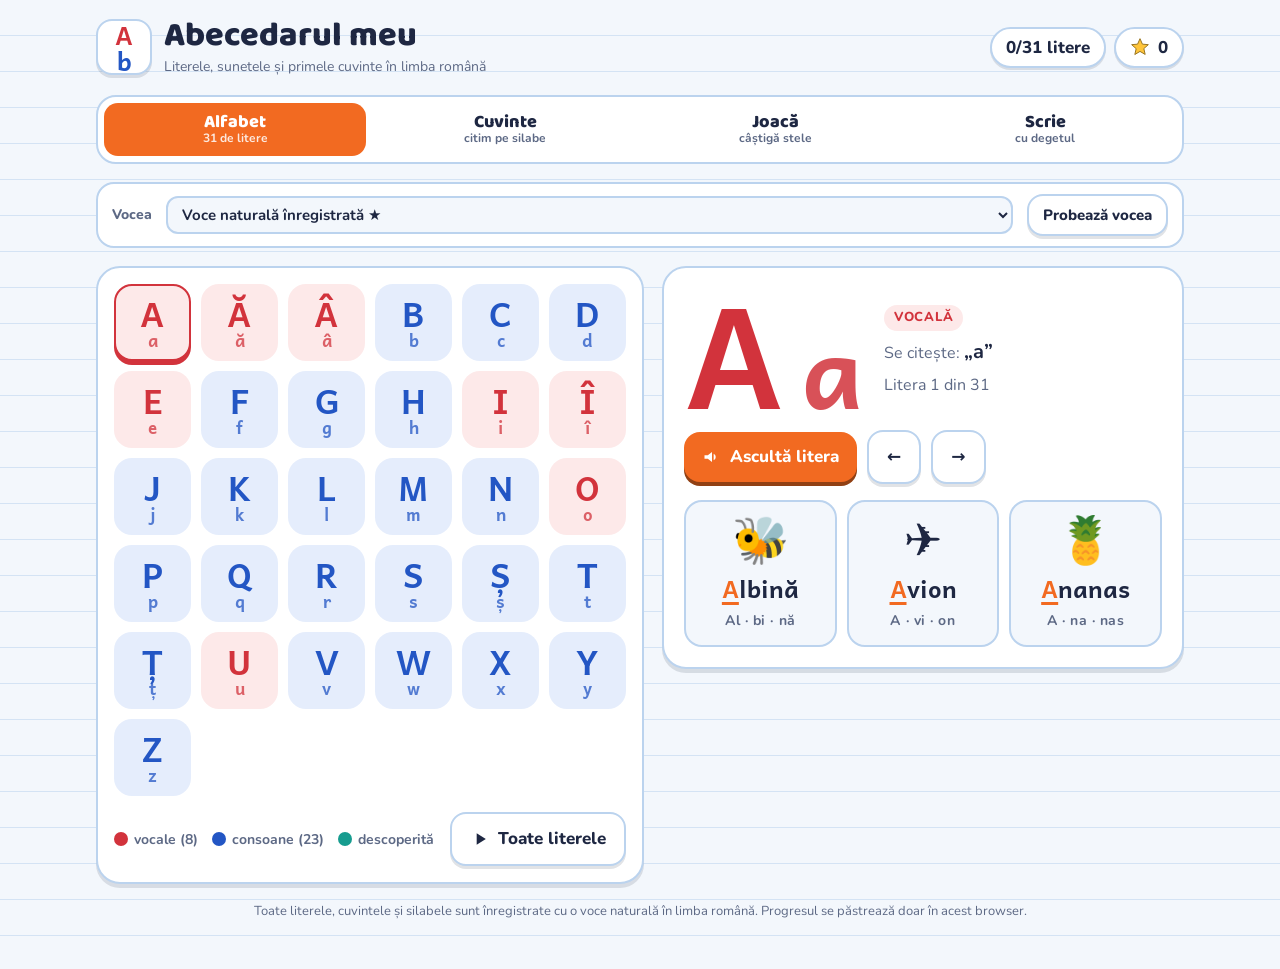
==== index.html @ 30cbf0f8 "Adaugă aplicația Abecedarul meu Alfabetul românesc pentru copii: litere, cuvinte pe silabe, jocuri ș" ====
<!doctype html>
<html lang="ro">
<head>
<meta charset="utf-8">
<meta name="viewport" content="width=device-width, initial-scale=1, viewport-fit=cover">
<meta name="theme-color" content="#F26A21">
<meta name="description" content="Alfabetul românesc pentru copii: litere, cuvinte pe silabe, jocuri și scris, cu voce naturală.">
<link rel="manifest" href="manifest.webmanifest">
<link rel="icon" href="icons/icon-192.png">
<link rel="apple-touch-icon" href="icons/icon-180.png">
<meta name="apple-mobile-web-app-capable" content="yes">
<meta name="mobile-web-app-capable" content="yes">
<meta name="apple-mobile-web-app-title" content="Abecedar">
<style>:root{padding-top:env(safe-area-inset-top,0px);padding-bottom:env(safe-area-inset-bottom,0px)}body{margin:0}img{max-width:100%}[hidden]{display:none!important}</style>
<title>Abecedarul Meu</title>
<link rel="preconnect" href="https://fonts.googleapis.com">
<link rel="preconnect" href="https://fonts.gstatic.com" crossorigin>
<link rel="stylesheet" href="https://fonts.googleapis.com/css2?family=Andika:wght@400;700&family=Baloo+2:wght@600;800&family=Nunito:wght@500;700;800&display=swap">
<style>
/* Layout: o pagină de caiet tip I — linii albastre, margine roșie; vocalele roșii și consoanele albastre, ca în abecedarul de școală. */
:root{
  --paper:#F3F7FC; --card:#FFFFFF; --ink:#1E2742; --muted:#5D6985;
  --line:#BBD3EE; --margin:#E58080;
  --vowel:#D2333C; --vowel-bg:#FDE9E9; --cons:#2356C4; --cons-bg:#E5EDFC;
  --accent:#F26A21; --accent-ink:#FFFFFF; --sun:#FFC53A; --mint:#169C8F; --mint-bg:#DDF4F1;
  --shadow:rgba(30,39,66,.13);
  --f-display:"Baloo 2","Nunito",system-ui,sans-serif;
  --f-body:"Nunito",system-ui,-apple-system,"Segoe UI",sans-serif;
  --f-letter:"Andika","Nunito",system-ui,sans-serif;
}
@media (prefers-color-scheme: dark){:root:not([data-theme="light"]){
  --paper:#111929; --card:#1A2440; --ink:#EEF2FB; --muted:#A4AFCB;
  --line:#2B4166; --margin:#9E4C56;
  --vowel:#FF7E86; --vowel-bg:#3B1F2D; --cons:#86A9FF; --cons-bg:#1D2C54;
  --accent:#FF8A4A; --accent-ink:#1A1206; --sun:#FFD15A; --mint:#3CCBBB; --mint-bg:#163B3D;
  --shadow:rgba(0,0,0,.45); color-scheme:dark;
}}
:root[data-theme="dark"]{
  --paper:#111929; --card:#1A2440; --ink:#EEF2FB; --muted:#A4AFCB;
  --line:#2B4166; --margin:#9E4C56;
  --vowel:#FF7E86; --vowel-bg:#3B1F2D; --cons:#86A9FF; --cons-bg:#1D2C54;
  --accent:#FF8A4A; --accent-ink:#1A1206; --sun:#FFD15A; --mint:#3CCBBB; --mint-bg:#163B3D;
  --shadow:rgba(0,0,0,.45); color-scheme:dark;
}
*{box-sizing:border-box}
body{
  background:var(--paper); color:var(--ink); font-family:var(--f-body); font-size:17px; line-height:1.5;
  background-image:repeating-linear-gradient(to bottom, transparent 0 35px, color-mix(in srgb, var(--line) 55%, transparent) 35px 36px);
}
button{font:inherit;color:inherit;cursor:pointer;border:0;background:none;-webkit-tap-highlight-color:transparent}
button:focus-visible{outline:3px solid var(--accent);outline-offset:3px}
.wrap{max-width:1120px;margin:0 auto;padding-block:18px 48px;
  padding-left:max(16px, env(safe-area-inset-left, 0px));padding-right:max(16px, env(safe-area-inset-right, 0px));
  display:flex;flex-direction:column;gap:18px}

/* Header */
header{display:flex;flex-wrap:wrap;align-items:center;justify-content:space-between;gap:12px}
.brand{display:flex;align-items:center;gap:12px}
.brand-mark{font-family:var(--f-letter);font-weight:700;font-size:25px;white-space:nowrap;line-height:1;width:56px;height:56px;border-radius:16px;
  display:grid;place-items:center;background:var(--card);box-shadow:0 3px 0 var(--shadow);border:2px solid var(--line)}
.brand-mark .v{color:var(--vowel)} .brand-mark .c{color:var(--cons)}
h1{font-family:var(--f-display);font-weight:800;font-size:clamp(26px,4vw,34px);line-height:1.05;margin:0}
.sub{color:var(--muted);font-size:14px;margin:2px 0 0}
.stats{display:flex;gap:8px;flex-wrap:wrap}
.pill{display:flex;align-items:center;gap:8px;background:var(--card);border:2px solid var(--line);border-radius:999px;padding:6px 14px;
  font-weight:800;font-variant-numeric:tabular-nums;box-shadow:0 2px 0 var(--shadow)}
.star{width:20px;height:20px;fill:var(--sun);stroke:color-mix(in srgb,var(--sun) 60%,#000);stroke-width:1.2}
.pill.bump{animation:bump .5s}
@keyframes bump{40%{transform:scale(1.18)}}

nav{display:grid;grid-template-columns:repeat(4,1fr);gap:8px;background:var(--card);padding:6px;border-radius:20px;border:2px solid var(--line)}
nav button{padding:10px 6px;border-radius:14px;font-family:var(--f-display);font-weight:800;font-size:18px;display:flex;flex-direction:column;align-items:center;gap:0;line-height:1.1}
nav button small{font-family:var(--f-body);font-weight:700;font-size:12px;color:var(--muted)}
nav button[aria-selected="true"]{background:var(--accent);color:var(--accent-ink)}
nav button[aria-selected="true"] small{color:inherit;opacity:.85}

.card{background:var(--card);border:2px solid var(--line);border-radius:24px;box-shadow:0 4px 0 var(--shadow)}
.note{font-size:14px;color:var(--muted);background:var(--card);border:2px dashed var(--line);border-radius:14px;padding:10px 14px}

.voicebar{display:flex;flex-wrap:wrap;align-items:center;gap:10px 14px;background:var(--card);border:2px solid var(--line);border-radius:18px;padding:10px 14px}
.voicebar label{font-weight:800;font-size:14px;color:var(--muted)}
.voicebar select{font:inherit;font-size:15px;font-weight:700;color:var(--ink);background:var(--paper);border:2px solid var(--line);border-radius:12px;padding:6px 10px;min-width:0;max-width:100%;flex:1 1 200px}
.voicebar input[type=range]{accent-color:var(--accent);flex:0 1 160px;min-width:100px}
.voicebar .btn{padding:8px 14px;font-size:15px}
.v-col{color:var(--vowel)} .c-col{color:var(--cons)}
.legend{display:flex;gap:14px;flex-wrap:wrap;font-size:14px;font-weight:700;color:var(--muted)}
.legend span{display:flex;align-items:center;gap:6px}
.dot{width:14px;height:14px;border-radius:50%}

/* ===== Alfabet ===== */
.alpha{display:grid;grid-template-columns:minmax(0,1.05fr) minmax(0,1fr);gap:18px;align-items:start}
.grid{display:grid;grid-template-columns:repeat(auto-fill,minmax(68px,1fr));gap:10px;padding:16px}
.tile{position:relative;aspect-ratio:1;max-width:100%;border-radius:18px;font-family:var(--f-letter);font-weight:700;font-size:34px;line-height:1;
  display:flex;flex-direction:column;align-items:center;justify-content:center;gap:2px;border:2px solid transparent;transition:transform .12s}
.tile small{font-size:17px;opacity:.75}
.tile.v{background:var(--vowel-bg);color:var(--vowel)}
.tile.c{background:var(--cons-bg);color:var(--cons)}
.tile:hover{transform:translateY(-2px)}
.tile:active{transform:scale(.95)}
.tile[aria-pressed="true"]{border-color:currentColor;box-shadow:0 4px 0 currentColor}
.tile .ok{position:absolute;top:5px;right:6px;width:10px;height:10px;border-radius:50%;background:var(--mint)}
.grid-foot{display:flex;justify-content:space-between;align-items:center;gap:10px;flex-wrap:wrap;padding:0 16px 16px}

.detail{padding:20px;display:flex;flex-direction:column;gap:16px;position:sticky;top:max(12px, env(safe-area-inset-top, 0px))}
.big{display:flex;align-items:center;gap:18px;flex-wrap:wrap}
.glyph{font-family:var(--f-letter);font-weight:700;font-size:clamp(96px,14vw,140px);line-height:.9;letter-spacing:.02em}
.glyph .lo{font-size:.72em;margin-left:.12em;opacity:.85}
.meta{display:flex;flex-direction:column;gap:6px}
.tag{display:inline-block;font-size:13px;font-weight:800;letter-spacing:.06em;text-transform:uppercase;padding:3px 10px;border-radius:999px;width:fit-content}
.tag.v{background:var(--vowel-bg);color:var(--vowel)} .tag.c{background:var(--cons-bg);color:var(--cons)}
.say{font-size:16px;color:var(--muted)} .say b{color:var(--ink);font-size:20px}
.btn{display:inline-flex;align-items:center;justify-content:center;gap:8px;padding:12px 18px;border-radius:16px;font-weight:800;font-size:17px;
  background:var(--accent);color:var(--accent-ink);box-shadow:0 4px 0 color-mix(in srgb,var(--accent) 60%,#000);transition:transform .1s}
.btn:active{transform:translateY(3px);box-shadow:0 1px 0 color-mix(in srgb,var(--accent) 60%,#000)}
.btn.ghost{background:var(--card);color:var(--ink);border:2px solid var(--line);box-shadow:0 3px 0 var(--shadow)}
.btn.mint{background:var(--mint);color:#fff;box-shadow:0 4px 0 color-mix(in srgb,var(--mint) 60%,#000)}
.btn svg{width:20px;height:20px;fill:currentColor}
.row{display:flex;gap:10px;flex-wrap:wrap;align-items:center}
.words{display:grid;grid-template-columns:repeat(auto-fit,minmax(150px,1fr));gap:10px}
.wcard{display:flex;flex-direction:column;align-items:center;gap:4px;padding:14px 10px;border-radius:18px;background:var(--paper);border:2px solid var(--line);text-align:center}
.wcard .emo{font-size:46px;line-height:1.1}
.wcard .w{font-family:var(--f-letter);font-size:24px;font-weight:700}
.wcard .s{font-size:14px;color:var(--muted);font-weight:700;letter-spacing:.04em}
.hl{color:var(--accent);text-decoration:underline;text-decoration-thickness:3px;text-underline-offset:4px}
.wcard.playing{border-color:var(--accent)}

/* ===== Cuvinte ===== */
.wordview{padding:22px;display:flex;flex-direction:column;align-items:center;gap:18px;text-align:center}
.wv-emo{font-size:clamp(90px,18vw,140px);line-height:1.1;user-select:none}
.letters{display:flex;flex-wrap:wrap;justify-content:center;gap:6px}
.lt{font-family:var(--f-letter);font-weight:700;font-size:clamp(40px,8vw,64px);line-height:1;min-width:1.05em;padding:8px 6px 10px;border-radius:14px;border-bottom:4px solid var(--line);transition:transform .15s,background .15s}
.lt.v{color:var(--vowel)} .lt.c{color:var(--cons)}
.lt.on{transform:translateY(-6px);background:var(--paper)}
.syl{display:flex;flex-wrap:wrap;justify-content:center;gap:8px;align-items:center}
.sy{font-family:var(--f-letter);font-size:26px;font-weight:700;padding:6px 16px;border-radius:999px;background:var(--mint-bg);color:var(--ink);border:2px solid transparent}
.sy.on{border-color:var(--mint)}
.sep{color:var(--muted);font-weight:800}
.counter{font-size:14px;color:var(--muted);font-weight:700;font-variant-numeric:tabular-nums}
.hint{font-size:14px;color:var(--muted)}

/* ===== Joacă ===== */
.gametabs{display:flex;gap:8px;flex-wrap:wrap}
.chip{padding:8px 14px;border-radius:999px;border:2px solid var(--line);background:var(--card);font-weight:800;font-size:15px}
.chip[aria-pressed="true"]{background:var(--ink);color:var(--paper);border-color:var(--ink)}
.game{padding:22px;display:flex;flex-direction:column;align-items:center;gap:18px;text-align:center;position:relative;overflow:hidden}
.q{font-family:var(--f-display);font-weight:800;font-size:24px;margin:0;text-wrap:balance}
.q-emo{font-size:96px;line-height:1.1}
.q-word{font-family:var(--f-letter);font-size:44px;font-weight:700;letter-spacing:.03em}
.blank{display:inline-block;min-width:.8em;border-bottom:4px dashed var(--accent);color:transparent}
.opts{display:grid;grid-template-columns:repeat(4,minmax(0,1fr));gap:12px;width:100%;max-width:560px}
.opt{aspect-ratio:1;max-width:100%;border-radius:22px;font-family:var(--f-letter);font-weight:700;font-size:clamp(40px,9vw,64px);line-height:1;background:var(--paper);border:3px solid var(--line);box-shadow:0 4px 0 var(--shadow)}
.opt.right{background:var(--mint-bg);border-color:var(--mint);color:var(--mint)}
.opt.wrong{animation:shake .4s;opacity:.4}
@keyframes shake{20%,60%{transform:translateX(-6px)}40%,80%{transform:translateX(6px)}}
.feedback{min-height:32px;font-family:var(--f-display);font-weight:800;font-size:24px}
.feedback.good{color:var(--mint)} .feedback.bad{color:var(--vowel)}
.burst{position:absolute;inset:0;pointer-events:none}
.burst i{position:absolute;left:50%;top:45%;width:22px;height:22px;background:var(--sun);clip-path:polygon(50% 0,61% 35%,98% 35%,68% 57%,79% 91%,50% 70%,21% 91%,32% 57%,2% 35%,39% 35%);animation:fly .9s ease-out forwards}
@keyframes fly{to{transform:translate(var(--x),var(--y)) rotate(200deg) scale(.4);opacity:0}}
.streak{display:flex;gap:4px;justify-content:center;min-height:22px}
.streak svg{width:22px;height:22px}

/* ===== Scrie ===== */
.trace{padding:18px;display:flex;flex-direction:column;gap:14px}
.trace-top{display:flex;justify-content:space-between;align-items:center;gap:10px;flex-wrap:wrap}
.nav-l{display:flex;align-items:center;gap:10px}
.round{width:48px;height:48px;border-radius:50%;display:grid;place-items:center;background:var(--paper);border:2px solid var(--line);font-size:22px;font-weight:800}
.cur{font-family:var(--f-letter);font-weight:700;font-size:40px;min-width:1.4em;text-align:center}
.canvas-box{position:relative;border-radius:18px;overflow:hidden;border:2px solid var(--line);background:var(--card);touch-action:none}
canvas{display:block;width:100%;height:clamp(260px,48vh,420px);touch-action:none}
.colors{display:flex;gap:8px}
.sw{width:34px;height:34px;border-radius:50%;border:3px solid var(--card);box-shadow:0 0 0 2px var(--line)}
.sw[aria-pressed="true"]{box-shadow:0 0 0 3px var(--ink)}

.view[hidden]{display:none!important}
footer{font-size:13px;color:var(--muted);text-align:center}

@media (max-width:820px){
  .alpha{grid-template-columns:minmax(0,1fr)}
  .detail{position:static;order:-1}
  .grid{grid-template-columns:repeat(auto-fill,minmax(58px,1fr));gap:8px;padding:12px}
  .tile{font-size:28px;border-radius:14px}
  .tile small{font-size:14px}
}
@media (max-width:460px){
  nav button{font-size:15px;padding:8px 2px}
  .opts{gap:8px}
  .q-word{font-size:36px}
}
@media (prefers-reduced-motion:reduce){*{animation:none!important;transition:none!important}}
</style>

</head>
<body>
<div class="wrap">
  <header>
    <div class="brand">
      <div class="brand-mark" aria-hidden="true"><span class="v">A</span><span class="c">b</span></div>
      <div>
        <h1>Abecedarul meu</h1>
        <p class="sub">Literele, sunetele și primele cuvinte în limba română</p>
      </div>
    </div>
    <div class="stats">
      <div class="pill" id="pillLearn" title="Litere descoperite"><span><span id="learnCount">0</span>/31 litere</span></div>
      <div class="pill" id="pillStars" title="Stele câștigate"><svg class="star" viewBox="0 0 24 24"><path d="M12 2l2.9 6.6 7.1.6-5.4 4.7 1.6 7L12 17.3 5.8 21l1.6-7L2 9.2l7.1-.6z"/></svg><span id="starCount">0</span></div>
    </div>
  </header>

  <nav role="tablist" aria-label="Secțiuni">
    <button role="tab" data-view="alfabet">Alfabet<small>31 de litere</small></button>
    <button role="tab" data-view="cuvinte">Cuvinte<small>citim pe silabe</small></button>
    <button role="tab" data-view="joaca">Joacă<small>câștigă stele</small></button>
    <button role="tab" data-view="scrie">Scrie<small>cu degetul</small></button>
  </nav>

  <div class="voicebar" id="voiceBar">
    <label for="voiceSel">Vocea</label>
    <select id="voiceSel"></select>
    <label for="speed">Viteza</label>
    <input type="range" id="speed" min="0.6" max="1.2" step="0.05" value="1">
    <button class="btn ghost" id="voiceTest">Probează vocea</button>
  </div>
  <p class="note" id="voiceNote" hidden></p>

  <!-- ALFABET -->
  <section class="view" id="v-alfabet">
    <div class="alpha">
      <div class="card">
        <div class="grid" id="grid"></div>
        <div class="grid-foot">
          <div class="legend">
            <span><i class="dot" style="background:var(--vowel)"></i>vocale (8)</span>
            <span><i class="dot" style="background:var(--cons)"></i>consoane (23)</span>
            <span><i class="dot" style="background:var(--mint)"></i>descoperită</span>
          </div>
          <button class="btn ghost" id="sayAll"><svg viewBox="0 0 24 24"><path d="M8 5v14l11-7z"/></svg>Toate literele</button>
        </div>
      </div>
      <div class="card detail" id="detail" aria-live="polite"></div>
    </div>
  </section>

  <!-- CUVINTE -->
  <section class="view" id="v-cuvinte" hidden>
    <div class="card wordview">
      <div class="counter" id="wCounter"></div>
      <div class="wv-emo" id="wEmo" aria-hidden="true"></div>
      <div class="letters" id="wLetters"></div>
      <div class="syl" id="wSyl"></div>
      <p class="hint">Atinge o literă ca s-o auzi.</p>
      <div class="row" style="justify-content:center">
        <button class="btn" id="wRead"><svg viewBox="0 0 24 24"><path d="M3 10v4h4l5 4V6L7 10zm13.5 2A4.5 4.5 0 0 0 14 8v8a4.5 4.5 0 0 0 2.5-4z"/></svg>Citește cuvântul</button>
        <button class="btn mint" id="wSylBtn">Pe silabe</button>
        <button class="btn ghost" id="wSpell">Literă cu literă</button>
      </div>
      <div class="row" style="justify-content:center">
        <button class="btn ghost" id="wPrev" aria-label="Cuvântul anterior">← Înapoi</button>
        <button class="btn ghost" id="wRand">Alt cuvânt la întâmplare</button>
        <button class="btn ghost" id="wNext" aria-label="Cuvântul următor">Înainte →</button>
      </div>
    </div>
  </section>

  <!-- JOACĂ -->
  <section class="view" id="v-joaca" hidden>
    <div class="gametabs" role="group" aria-label="Alege jocul">
      <button class="chip" data-game="listen" aria-pressed="true">Ascultă și găsește litera</button>
      <button class="chip" data-game="first" aria-pressed="false">Cu ce literă începe?</button>
      <button class="chip" data-game="case" aria-pressed="false">Litera mare și litera mică</button>
    </div>
    <div class="card game" id="game" style="margin-top:12px">
      <p class="q" id="gQ"></p>
      <div id="gPrompt"></div>
      <div class="opts" id="gOpts"></div>
      <div class="feedback" id="gFb" aria-live="polite"></div>
      <div class="streak" id="gStreak" aria-label="Răspunsuri corecte la rând"></div>
      <div class="burst" id="burst"></div>
    </div>
  </section>

  <!-- SCRIE -->
  <section class="view" id="v-scrie" hidden>
    <div class="card trace">
      <div class="trace-top">
        <div class="nav-l">
          <button class="round" id="tPrev" aria-label="Litera anterioară">‹</button>
          <div class="cur" id="tCur">A</div>
          <button class="round" id="tNext" aria-label="Litera următoare">›</button>
        </div>
        <div class="gametabs">
          <button class="chip" id="tUpper" aria-pressed="true">Literă mare</button>
          <button class="chip" id="tLower" aria-pressed="false">Literă mică</button>
        </div>
        <div class="colors" id="tColors" aria-label="Culoarea creionului"></div>
      </div>
      <div class="canvas-box"><canvas id="cv" aria-label="Zonă de scris: urmărește litera punctată cu degetul sau cu mouse-ul"></canvas></div>
      <div class="row">
        <button class="btn ghost" id="tClear">Șterge</button>
        <button class="btn mint" id="tSay">Ascultă litera</button>
        <span class="hint">Scrie peste litera punctată, între liniile caietului.</span>
      </div>
    </div>
  </section>

  <footer>Toate literele, cuvintele și silabele sunt înregistrate cu o voce naturală în limba română. Progresul se păstrează doar în acest browser.</footer>
</div>

<script>
(() => {
const VOW = new Set([..."AĂÂEIÎOU"]);
const NAMES = {A:"a",Ă:"ă",Â:"â din a",B:"be",C:"ce",D:"de",E:"e",F:"ef",G:"ge",H:"haș",I:"i",Î:"î din i",J:"je",K:"ca",L:"el",M:"em",N:"en",O:"o",P:"pe",Q:"chiu",R:"er",S:"es",Ș:"șe",T:"te",Ț:"țe",U:"u",V:"ve",W:"dublu ve",X:"ics",Y:"i grec",Z:"zet"};
const SHOW = {Â:"â",Î:"î",W:"dublu ve",Y:"i grec"};
// [literă, [cuvânt, silabe, imagine]]
const DATA = [
 ["A",[["Albină","Al-bi-nă","🐝"],["Avion","A-vi-on","✈️"],["Ananas","A-na-nas","🍍"]]],
 ["Ă",[["Rață","Ra-ță","🦆"],["Barcă","Bar-că","⛵"],["Pisică","Pi-si-că","🐱"]]],
 ["Â",[["Câine","Câi-ne","🐶"],["Pâine","Pâi-ne","🍞"],["Mână","Mâ-nă","✋"]]],
 ["B",[["Banană","Ba-na-nă","🍌"],["Balon","Ba-lon","🎈"],["Broască","Broas-că","🐸"]]],
 ["C",[["Casă","Ca-să","🏠"],["Cal","Cal","🐴"],["Ceas","Ceas","⏰"]]],
 ["D",[["Delfin","Del-fin","🐬"],["Dinozaur","Di-no-za-ur","🦕"],["Dovleac","Dov-leac","🎃"]]],
 ["E",[["Elefant","E-le-fant","🐘"],["Elicopter","E-li-cop-ter","🚁"],["Ecran","E-cran","🖥️"]]],
 ["F",[["Fluture","Flu-tu-re","🦋"],["Floare","Floa-re","🌸"],["Foc","Foc","🔥"]]],
 ["G",[["Girafă","Gi-ra-fă","🦒"],["Gogoașă","Go-goa-șă","🍩"],["Găină","Gă-i-nă","🐔"]]],
 ["H",[["Hipopotam","Hi-po-po-tam","🦛"],["Hamster","Hams-ter","🐹"],["Hartă","Har-tă","🗺️"]]],
 ["I",[["Iepure","Ie-pu-re","🐰"],["Inimă","I-ni-mă","❤️"],["Iarbă","Iar-bă","🌿"]]],
 ["Î",[["Înghețată","În-ghe-ța-tă","🍦"],["Împărat","Îm-pă-rat","👑"],["Înger","În-ger","👼"]]],
 ["J",[["Jucărie","Ju-că-ri-e","🧸"],["Jaguar","Ja-gu-ar","🐆"],["Joc","Joc","🎲"]]],
 ["K",[["Koala","Ko-a-la","🐨"],["Kiwi","Ki-wi","🥝"],["Karate","Ka-ra-te","🥋"]]],
 ["L",[["Leu","Leu","🦁"],["Lună","Lu-nă","🌙"],["Lămâie","Lă-mâ-ie","🍋"]]],
 ["M",[["Măr","Măr","🍎"],["Mașină","Ma-și-nă","🚗"],["Maimuță","Mai-mu-ță","🐒"]]],
 ["N",[["Nor","Nor","☁️"],["Nas","Nas","👃"],["Navă","Na-vă","🚀"]]],
 ["O",[["Ou","Ou","🥚"],["Oaie","Oa-ie","🐑"],["Ochi","Ochi","👀"]]],
 ["P",[["Pește","Peș-te","🐟"],["Pară","Pa-ră","🍐"],["Pinguin","Pin-gu-in","🐧"]]],
 ["Q",[["Quiz","Quiz","❓"]]],
 ["R",[["Robot","Ro-bot","🤖"],["Rachetă","Ra-che-tă","🚀"],["Roată","Roa-tă","🛞"]]],
 ["S",[["Soare","Soa-re","☀️"],["Stea","Stea","⭐"],["Struguri","Stru-guri","🍇"]]],
 ["Ș",[["Șarpe","Șar-pe","🐍"],["Șoarece","Șoa-re-ce","🐭"],["Șosetă","Șo-se-tă","🧦"]]],
 ["T",[["Tren","Tren","🚂"],["Tigru","Ti-gru","🐯"],["Telefon","Te-le-fon","📱"]]],
 ["Ț",[["Țestoasă","Țes-toa-să","🐢"],["Țânțar","Țân-țar","🦟"],["Țeavă","Țea-vă","🪈"]]],
 ["U",[["Urs","Urs","🐻"],["Umbrelă","Um-bre-lă","☂️"],["Unicorn","U-ni-corn","🦄"]]],
 ["V",[["Vulpe","Vul-pe","🦊"],["Vapor","Va-por","🚢"],["Vioară","Vi-oa-ră","🎻"]]],
 ["W",[["Windsurf","Wind-surf","🏄"]]],
 ["X",[["Xilofon","Xi-lo-fon","🎶"],["Taxi","Ta-xi","🚕"]]],
 ["Y",[["Yoga","Yo-ga","🧘"],["Yo-yo","Yo-yo","🪀"]]],
 ["Z",[["Zebră","Ze-bră","🦓"],["Zmeu","Zmeu","🪁"],["Zăpadă","Ză-pa-dă","❄️"]]],
];
const LETTERS = DATA.map(d => d[0]);
const NOTES = {Ă:"Litera Ă nu începe aproape niciun cuvânt. O găsim de obicei la sfârșit: rață, barcă.",
  Â:"Â se citește la fel ca Î, dar se scrie în mijlocul cuvântului: câine, pâine.",
  Î:"Î se scrie la începutul și la sfârșitul cuvântului: înghețată, a coborî.",
  Q:"Q, W și Y apar doar în cuvinte venite din alte limbi.", W:"W apare doar în cuvinte venite din alte limbi.",
  Y:"Y apare doar în cuvinte venite din alte limbi.", K:"K apare mai ales în cuvinte venite din alte limbi."};
const WORDS = DATA.flatMap(([L, ws]) => ws.map(w => ({L, word:w[0], syl:w[1].split("-"), emo:w[2]})));
const isV = ch => VOW.has(ch.toUpperCase());
const low = L => L.toLowerCase();

/* ---------- stocare ---------- */
const store = {
  get(k, d){ try { const v = localStorage.getItem("abc_"+k); return v == null ? d : JSON.parse(v); } catch { return d; } },
  set(k, v){ try { localStorage.setItem("abc_"+k, JSON.stringify(v)); } catch {} }
};
const learned = new Set(store.get("learned", []));
let stars = store.get("stars", 0);
function markLearned(L){
  if (learned.has(L)) return;
  learned.add(L); store.set("learned", [...learned]); renderStats(); renderGrid();
  bump("pillLearn");
}
function addStar(){ stars++; store.set("stars", stars); renderStats(); bump("pillStars"); }
function bump(id){ const el = document.getElementById(id); el.classList.remove("bump"); void el.offsetWidth; el.classList.add("bump"); }
function renderStats(){
  document.getElementById("learnCount").textContent = learned.size;
  document.getElementById("starCount").textContent = stars;
}

/* ---------- voce ---------- */
const synth = "speechSynthesis" in window ? window.speechSynthesis : null;
let voice = null;
const note = document.getElementById("voiceNote");
const voiceSel = document.getElementById("voiceSel");
const speedEl = document.getElementById("speed");
let userSpeed = +store.get("speed", 1) || 1;
speedEl.value = userSpeed;
// vocile neurale („Natural”, „Online”, „Neural”) sună mult mai omenesc decât cele vechi, robotice
const isNatural = v => /natural|neural|online|premium|enhanced|wavenet/i.test(v.name);
function score(v){
  let s = 0;
  if (isNatural(v)) s += 100;
  if (/google/i.test(v.name)) s += 40;
  if (!v.localService) s += 10;
  if (/espeak|compact/i.test(v.name)) s -= 50;
  return s;
}
let roVoices = [];
/* înregistrări naturale (voce umană generată), redate cu Web Audio */
let clipData = null, actx = null, curSrc = null;
const CLIPS = {};
const REC = "__rec";
const norm = t => t.toLowerCase().replace(/[.,!?…]/g,"").replace(/\s+/g," ").trim();
fetch("audio.json").then(r => r.ok ? r.json() : null).then(d => { if (d) { clipData = d; pickVoice(); } }).catch(() => {});
function ensureCtx(){
  if (!actx) { const AC = window.AudioContext || window.webkitAudioContext; if (!AC) return null; actx = new AC(); }
  if (actx.state === "suspended") actx.resume();
  return actx;
}
async function getBuf(key){
  if (CLIPS[key]) return CLIPS[key];
  const bin = atob(clipData[key]); const arr = new Uint8Array(bin.length);
  for (let i = 0; i < bin.length; i++) arr[i] = bin.charCodeAt(i);
  CLIPS[key] = await new Promise((ok, bad) => actx.decodeAudioData(arr.buffer, ok, bad));
  return CLIPS[key];
}
const useRec = () => !!clipData && voiceSel.value === REC;
function pickVoice(){
  const vs = synth ? synth.getVoices() : [];
  roVoices = vs.filter(v => /^ro(-|_|$)/i.test(v.lang)).sort((a,b) => score(b) - score(a));
  const saved = store.get("voice", "");
  voice = roVoices.find(v => v.name === saved) || roVoices[0] || null;
  const recOn = !!clipData && (saved === REC || saved === "" || !roVoices.some(v => v.name === saved));
  let opts = clipData ? `<option value="${REC}"${recOn ? " selected" : ""}>Voce naturală înregistrată ★</option>` : "";
  opts += roVoices.map(v => `<option value="${v.name.replace(/"/g,"&quot;")}"${!recOn && v === voice ? " selected" : ""}>Dispozitiv: ${v.name.replace(/^Microsoft |^Google /,"")}${isNatural(v) ? " (naturală)" : ""}</option>`).join("");
  voiceSel.innerHTML = opts || `<option>Nicio voce românească</option>`;
  voiceSel.disabled = !opts;
  syncSpeed();
  if (recOn) { note.hidden = true; return; }
  if (!synth) { note.hidden = false; note.textContent = "Acest browser nu poate citi cu voce tare. Literele și cuvintele se pot citi împreună cu un adult."; return; }
  if (!vs.length) return;
  if (!voice) {
    note.hidden = false;
    note.innerHTML = "Pe acest dispozitiv nu există o voce în limba română, așa că pronunția sună greșit. <b>Pe Android:</b> Setări → Limbă → Ieșire text în vorbire → Google → instalează „Română”. <b>Pe calculator:</b> deschide aplicația în Microsoft Edge, care are vocile naturale Alina și Emil.";
  } else if (!roVoices.some(isNatural)) {
    note.hidden = false;
    note.innerHTML = "Vocea românească de pe acest dispozitiv este una simplă. Pentru o voce care sună ca un om, deschide aplicația în <b>Microsoft Edge</b> (vocile Alina și Emil) sau, pe telefon, folosește vocea Google în română.";
  } else note.hidden = true;
}
// viteza se aplică doar vocii dispozitivului; înregistrările au deja un ritm potrivit pentru copii
function syncSpeed(){ const r = useRec(); speedEl.hidden = r; document.querySelector('label[for="speed"]').hidden = r; }
voiceSel.onchange = () => {
  if (voiceSel.value === REC) store.set("voice", REC);
  else { voice = roVoices.find(v => v.name === voiceSel.value) || voice; store.set("voice", voice ? voice.name : ""); }
  syncSpeed(); speak("Bună! Hai să învățăm literele.");
};
speedEl.oninput = () => { userSpeed = +speedEl.value; store.set("speed", userSpeed); };
speedEl.onchange = () => speak("Albină");
document.getElementById("voiceTest").onclick = () => speak(["Bună! Hai să învățăm literele.", "Albină.", {t:"al",pause:250}, {t:"bi",pause:250}, "nă"]);
pickVoice();
if (synth) { synth.onvoiceschanged = pickVoice; setTimeout(pickVoice, 600); }
let speakToken = 0;
function stopAll(){
  speakToken++;
  if (synth) synth.cancel();
  if (curSrc) { curSrc.onended = null; try { curSrc.stop(); } catch {} curSrc = null; }
}
// parts: șir sau {t, on, pause}; caută întâi înregistrarea, apoi folosește vocea dispozitivului
function speak(parts, done){
  stopAll();
  const tok = speakToken;
  const list = (Array.isArray(parts) ? parts : [parts]).map(p => typeof p === "string" ? {t:p} : p);
  let i = 0;
  const after = p => setTimeout(next, p.pause ?? 180);
  async function next(){
    if (tok !== speakToken) return;
    if (i >= list.length) { done && done(); return; }
    const p = list[i++];
    const key = norm(p.t);
    if (useRec() && clipData[key] && ensureCtx()) {
      try {
        const buf = await getBuf(key);
        if (tok !== speakToken) return;
        const src = actx.createBufferSource();
        src.buffer = buf; src.connect(actx.destination);
        curSrc = src;
        src.onended = () => { if (curSrc === src) curSrc = null; after(p); };
        p.on && p.on();
        src.start();
        return;
      } catch {}
    }
    if (!synth) { p.on && p.on(); after(p); return; }
    const u = new SpeechSynthesisUtterance(p.t);
    u.lang = "ro-RO"; if (voice) u.voice = voice;
    u.rate = Math.min(1.5, Math.max(.5, (p.rate || 0.92) * userSpeed)); u.pitch = 1;
    u.onstart = () => p.on && p.on();
    u.onend = () => after(p);
    u.onerror = () => setTimeout(next, 50);
    synth.speak(u);
  }
  next();
}
const ICON_PLAY = '<svg viewBox="0 0 24 24"><path d="M3 10v4h4l5 4V6L7 10zm13.5 2A4.5 4.5 0 0 0 14 8v8a4.5 4.5 0 0 0 2.5-4z"/></svg>';

/* ---------- navigare ---------- */
const VIEWS = ["alfabet","cuvinte","joaca","scrie"];
const tabs = [...document.querySelectorAll("nav button")];
function show(view){
  if (!VIEWS.includes(view)) view = "alfabet";
  VIEWS.forEach(v => document.getElementById("v-"+v).hidden = v !== view);
  tabs.forEach(t => t.setAttribute("aria-selected", t.dataset.view === view));
  stopAll();
  if (view === "scrie") requestAnimationFrame(sizeCanvas);
  if (view === "joaca" && !gameState.q) newRound();
}
tabs.forEach(t => t.onclick = () => { if (location.hash !== "#"+t.dataset.view) location.hash = t.dataset.view; else show(t.dataset.view); });
addEventListener("hashchange", () => show(location.hash.slice(1)));

/* ---------- ALFABET ---------- */
let sel = 0;
const grid = document.getElementById("grid");
function renderGrid(){
  grid.innerHTML = LETTERS.map((L,i) => `<button class="tile ${isV(L)?"v":"c"}" data-i="${i}" aria-pressed="${i===sel}" aria-label="Litera ${L}">${learned.has(L)?'<span class="ok" aria-hidden="true"></span>':""}${L}<small>${low(L)}</small></button>`).join("");
}
grid.onclick = e => {
  const b = e.target.closest(".tile"); if (!b) return;
  sel = +b.dataset.i; renderGrid(); renderDetail(); sayLetter(LETTERS[sel]);
  if (matchMedia("(max-width:820px)").matches) document.getElementById("detail").scrollIntoView({behavior:"smooth", block:"start"});
};
function hlWord(word, L){
  const i = word.toLowerCase().indexOf(low(L));
  if (i < 0) return word;
  return word.slice(0,i) + `<span class="hl">${word[i]}</span>` + word.slice(i+1);
}
function sayLetter(L){
  const w = DATA[LETTERS.indexOf(L)][1][0][0];
  speak(`Litera ${NAMES[L]}. ${NAMES[L].split(" ")[0]}, ca în ${w.toLowerCase()}.`, () => markLearned(L));
}
function renderDetail(){
  const [L, ws] = DATA[sel];
  const v = isV(L);
  const d = document.getElementById("detail");
  d.innerHTML = `
    <div class="big">
      <div class="glyph ${v?"v-col":"c-col"}" aria-label="${L} mare și ${low(L)} mic">${L}<span class="lo">${low(L)}</span></div>
      <div class="meta">
        <span class="tag ${v?"v":"c"}">${v?"vocală":"consoană"}</span>
        <span class="say">Se citește: <b>„${SHOW[L] || NAMES[L]}”</b></span>
        <span class="say">Litera ${sel+1} din 31</span>
      </div>
    </div>
    <div class="row">
      <button class="btn" id="dSay">${ICON_PLAY}Ascultă litera</button>
      <button class="btn ghost" id="dPrev" aria-label="Litera anterioară">←</button>
      <button class="btn ghost" id="dNext" aria-label="Litera următoare">→</button>
    </div>
    ${NOTES[L] ? `<p class="note" style="margin:0">${NOTES[L]}</p>` : ""}
    <div class="words">${ws.map((w,i) => `
      <button class="wcard" data-w="${i}">
        <span class="emo" aria-hidden="true">${w[2]}</span>
        <span class="w">${hlWord(w[0], L)}</span>
        <span class="s">${w[1].split("-").join(" · ")}</span>
      </button>`).join("")}
    </div>`;
  d.querySelector("#dSay").onclick = () => sayLetter(L);
  d.querySelector("#dPrev").onclick = () => { sel = (sel+30)%31; renderGrid(); renderDetail(); sayLetter(LETTERS[sel]); };
  d.querySelector("#dNext").onclick = () => { sel = (sel+1)%31; renderGrid(); renderDetail(); sayLetter(LETTERS[sel]); };
  d.querySelectorAll(".wcard").forEach(c => c.onclick = () => {
    const w = ws[+c.dataset.w];
    d.querySelectorAll(".wcard").forEach(x => x.classList.remove("playing")); c.classList.add("playing");
    speak([{t:w[0], pause:350}, ...w[1].split("-").map(s => ({t:s.toLowerCase(), rate:.85, pause:250})), {t:w[0]}],
      () => { c.classList.remove("playing"); markLearned(L); });
  });
}
document.getElementById("sayAll").onclick = () => {
  speak(LETTERS.map((L,i) => ({t:NAMES[L].split(" ")[0], rate:.85, pause:250, on:() => { sel = i; renderGrid(); renderDetail(); }})));
};

/* ---------- CUVINTE ---------- */
let wi = 0;
const $ = id => document.getElementById(id);
function renderWord(){
  const w = WORDS[wi];
  $("wCounter").textContent = `Cuvântul ${wi+1} din ${WORDS.length} · litera ${w.L}`;
  $("wEmo").textContent = w.emo;
  $("wLetters").innerHTML = [...w.word].map((ch,i) => ch === "-" ? `<span class="sep">-</span>` :
    `<button class="lt ${isV(ch)?"v":"c"}" data-i="${i}" aria-label="litera ${ch}">${ch}</button>`).join("");
  $("wSyl").innerHTML = w.syl.map((s,i) => `<span class="sy" data-i="${i}">${s.toLowerCase()}</span>`).join('<span class="sep">-</span>');
}
function lightLetter(i){ document.querySelectorAll("#wLetters .lt").forEach(b => b.classList.toggle("on", +b.dataset.i === i)); }
function lightSyl(i){ document.querySelectorAll("#wSyl .sy").forEach(b => b.classList.toggle("on", +b.dataset.i === i)); }
function clearLights(){ lightLetter(-1); lightSyl(-1); }
$("wLetters").onclick = e => {
  const b = e.target.closest(".lt"); if (!b) return;
  const ch = WORDS[wi].word[+b.dataset.i].toUpperCase();
  lightLetter(+b.dataset.i);
  speak({t:(NAMES[ch]||ch).split(" ")[0], rate:.8}, clearLights);
};
$("wRead").onclick = () => speak({t:WORDS[wi].word, rate:.85});
$("wSylBtn").onclick = () => {
  const w = WORDS[wi];
  speak([...w.syl.map((s,i) => ({t:s.toLowerCase(), rate:.85, pause:350, on:() => lightSyl(i)})), {t:w.word, on:() => lightSyl(-1)}], clearLights);
};
$("wSpell").onclick = () => {
  const w = WORDS[wi];
  const parts = [];
  [...w.word].forEach((ch,i) => { if (ch !== "-") parts.push({t:(NAMES[ch.toUpperCase()]||ch).split(" ")[0], rate:.8, pause:220, on:() => lightLetter(i)}); });
  parts.push({t:w.word, on:() => lightLetter(-1)});
  speak(parts, clearLights);
};
$("wPrev").onclick = () => { wi = (wi - 1 + WORDS.length) % WORDS.length; renderWord(); $("wRead").click(); };
$("wNext").onclick = () => { wi = (wi + 1) % WORDS.length; renderWord(); $("wRead").click(); };
$("wRand").onclick = () => { let n; do { n = Math.floor(Math.random()*WORDS.length); } while (n === wi); wi = n; renderWord(); $("wRead").click(); };

/* ---------- JOACĂ ---------- */
const gameState = {mode:"listen", q:null, locked:false, streak:0};
const rnd = a => a[Math.floor(Math.random()*a.length)];
const shuffle = a => { a = a.slice(); for (let i=a.length-1;i>0;i--){ const j=Math.floor(Math.random()*(i+1)); [a[i],a[j]]=[a[j],a[i]]; } return a; };
// distractori: litere care seamănă (ex: A/Ă/Â) fac jocul mai util
const LOOK = {A:"ĂÂ",Ă:"AÂ",Â:"AĂ",I:"ÎL",Î:"I",S:"ȘZ",Ș:"S",T:"ȚF",Ț:"T",B:"DP",D:"BP",P:"BR",M:"NW",N:"M",E:"F",F:"E",O:"Q",Q:"O",C:"G",G:"C",U:"V",V:"UW"};
function options(answer, pool){
  const set = new Set([answer]);
  const near = [...(LOOK[answer]||"")].filter(c => pool.includes(c));
  if (near.length) set.add(rnd(near));
  while (set.size < 4) set.add(rnd(pool));
  return shuffle([...set]);
}
const FIRST_WORDS = WORDS.filter(w => w.word[0].toUpperCase() === w.L);
function newRound(){
  gameState.locked = false;
  $("gFb").textContent = ""; $("gFb").className = "feedback";
  const m = gameState.mode;
  let q;
  if (m === "listen"){
    const L = rnd(LETTERS);
    q = {answer:L, opts:options(L, LETTERS), show:x => x, title:"Ascultă și apasă pe litera auzită.",
         prompt:`<button class="btn" id="gHear">${ICON_PLAY}Ascultă din nou</button>`,
         say:() => speak({t:NAMES[L].split(" ")[0], rate:.8})};
  } else if (m === "first"){
    const w = rnd(FIRST_WORDS);
    q = {answer:w.L, opts:options(w.L, LETTERS), show:x => x, title:"Cu ce literă începe cuvântul?",
         prompt:`<div class="q-emo" aria-hidden="true">${w.emo}</div><div class="q-word"><span class="blank">${w.word[0]}</span>${w.word.slice(1)}</div>`,
         say:() => speak({t:w.word, rate:.85}), reveal:w.word};
  } else {
    const L = rnd(LETTERS);
    q = {answer:L, opts:options(L, LETTERS), show:x => low(x), title:"Găsește litera mică pentru:",
         prompt:`<div class="glyph ${isV(L)?"v-col":"c-col"}">${L}</div>`,
         say:() => speak({t:NAMES[L].split(" ")[0], rate:.8})};
  }
  gameState.q = q;
  $("gQ").textContent = q.title;
  $("gPrompt").innerHTML = q.prompt;
  const hear = document.getElementById("gHear"); if (hear) hear.onclick = q.say;
  $("gOpts").innerHTML = q.opts.map(o => `<button class="opt ${isV(o)?"v-col":"c-col"}" data-o="${o}">${q.show(o)}</button>`).join("");
  renderStreak();
  if (!document.getElementById("v-joaca").hidden) q.say();
}
function renderStreak(){
  const n = gameState.streak % 5;
  $("gStreak").innerHTML = Array.from({length:5}, (_,i) => `<svg viewBox="0 0 24 24"><path d="M12 2l2.9 6.6 7.1.6-5.4 4.7 1.6 7L12 17.3 5.8 21l1.6-7L2 9.2l7.1-.6z" fill="${i<n?"var(--sun)":"none"}" stroke="var(--line)" stroke-width="1.5"/></svg>`).join("");
}
function burst(){
  if (matchMedia("(prefers-reduced-motion: reduce)").matches) return;
  const b = $("burst"); b.innerHTML = "";
  for (let i=0;i<14;i++){
    const a = Math.random()*Math.PI*2, r = 120 + Math.random()*140;
    const s = document.createElement("i");
    s.style.setProperty("--x", Math.cos(a)*r+"px"); s.style.setProperty("--y", Math.sin(a)*r+"px");
    b.appendChild(s);
  }
  setTimeout(() => b.innerHTML = "", 1000);
}
const PRAISE = ["Bravo!","Foarte bine!","Super!","Ai ghicit!","Excelent!"];
$("gOpts").onclick = e => {
  const b = e.target.closest(".opt"); if (!b || gameState.locked) return;
  const q = gameState.q;
  if (b.dataset.o === q.answer){
    gameState.locked = true; gameState.streak++;
    b.classList.add("right");
    const p = rnd(PRAISE);
    $("gFb").textContent = p; $("gFb").className = "feedback good";
    if (q.reveal) $("gPrompt").querySelector(".blank").style.color = "var(--accent)";
    addStar(); burst(); renderStreak(); markLearned(q.answer);
    speak([p, ...(q.reveal ? [q.reveal] : [])], () => setTimeout(newRound, 300));
  } else {
    gameState.streak = 0; renderStreak();
    b.classList.add("wrong"); b.disabled = true;
    $("gFb").textContent = "Mai încearcă!"; $("gFb").className = "feedback bad";
    speak("Mai încearcă!", q.say);
  }
};
document.querySelectorAll("[data-game]").forEach(c => c.onclick = () => {
  gameState.mode = c.dataset.game; gameState.streak = 0;
  document.querySelectorAll("[data-game]").forEach(x => x.setAttribute("aria-pressed", x === c));
  newRound();
});

/* ---------- SCRIE ---------- */
let ti = 0, tCase = "upper", strokes = [], pen = null;
const PENS = ["--accent","--cons","--vowel","--mint"];
let penVar = PENS[0];
const cv = $("cv"), ctx = cv.getContext("2d");
const css = v => getComputedStyle(document.documentElement).getPropertyValue(v).trim();
$("tColors").innerHTML = PENS.map((p,i) => `<button class="sw" data-p="${p}" aria-pressed="${i===0}" aria-label="Culoare ${i+1}" style="background:var(${p})"></button>`).join("");
$("tColors").onclick = e => {
  const b = e.target.closest(".sw"); if (!b) return;
  penVar = b.dataset.p;
  document.querySelectorAll(".sw").forEach(x => x.setAttribute("aria-pressed", x === b));
};
function sizeCanvas(){
  const r = cv.getBoundingClientRect(); if (!r.width) return;
  const dpr = window.devicePixelRatio || 1;
  cv.width = Math.round(r.width*dpr); cv.height = Math.round(r.height*dpr);
  ctx.setTransform(dpr,0,0,dpr,0,0);
  drawTrace();
}
function drawTrace(){
  const W = cv.clientWidth, H = cv.clientHeight;
  ctx.clearRect(0,0,W,H);
  // liniatura caietului tip I: liniile de sus, mijloc și jos ale rândului
  const top = H*0.12, base = H*0.80, mid = top + (base-top)*0.42, desc = H*0.95;
  ctx.lineWidth = 1.5; ctx.strokeStyle = css("--line"); ctx.setLineDash([]);
  [top, mid, base].forEach(y => { ctx.beginPath(); ctx.moveTo(0,y); ctx.lineTo(W,y); ctx.stroke(); });
  ctx.globalAlpha = .5; ctx.beginPath(); ctx.moveTo(0,desc); ctx.lineTo(W,desc); ctx.stroke(); ctx.globalAlpha = 1;
  ctx.strokeStyle = css("--margin"); ctx.lineWidth = 2;
  ctx.beginPath(); ctx.moveTo(Math.min(56, W*.1),0); ctx.lineTo(Math.min(56, W*.1),H); ctx.stroke();
  // litera punctată
  const L = LETTERS[ti], ch = tCase === "upper" ? L : low(L);
  const size = (base-top) * 1.32;
  ctx.font = `700 ${size}px Andika, Nunito, sans-serif`;
  ctx.textAlign = "center"; ctx.textBaseline = "alphabetic";
  const x = W/2 + Math.min(28, W*.05);
  ctx.fillStyle = css("--paper"); ctx.globalAlpha = .9; ctx.fillText(ch, x, base); ctx.globalAlpha = 1;
  ctx.setLineDash([3, 9]); ctx.lineCap = "round"; ctx.lineWidth = 4;
  ctx.strokeStyle = css(isV(L) ? "--vowel" : "--cons"); ctx.globalAlpha = .55;
  ctx.strokeText(ch, x, base);
  ctx.globalAlpha = 1; ctx.setLineDash([]);
  // urmele copilului
  ctx.lineJoin = "round"; ctx.lineCap = "round";
  strokes.forEach(s => {
    ctx.strokeStyle = css(s.c); ctx.lineWidth = Math.max(10, W*0.018);
    ctx.beginPath(); s.p.forEach(([px,py],i) => i ? ctx.lineTo(px,py) : ctx.moveTo(px,py));
    if (s.p.length === 1) ctx.lineTo(s.p[0][0]+.1, s.p[0][1]);
    ctx.stroke();
  });
}
const pt = e => { const r = cv.getBoundingClientRect(); return [e.clientX - r.left, e.clientY - r.top]; };
cv.addEventListener("pointerdown", e => { cv.setPointerCapture(e.pointerId); pen = {c:penVar, p:[pt(e)]}; strokes.push(pen); drawTrace(); });
cv.addEventListener("pointermove", e => { if (!pen) return; pen.p.push(pt(e)); drawTrace(); });
const up = () => { pen = null; };
cv.addEventListener("pointerup", up); cv.addEventListener("pointercancel", up);
function setTrace(i){
  ti = (i + 31) % 31; strokes = [];
  $("tCur").innerHTML = `<span class="${isV(LETTERS[ti])?"v-col":"c-col"}">${tCase==="upper"?LETTERS[ti]:low(LETTERS[ti])}</span>`;
  drawTrace();
}
$("tPrev").onclick = () => { setTrace(ti-1); $("tSay").click(); };
$("tNext").onclick = () => { setTrace(ti+1); $("tSay").click(); };
$("tClear").onclick = () => { strokes = []; drawTrace(); };
$("tSay").onclick = () => speak({t:NAMES[LETTERS[ti]].split(" ")[0], rate:.8});
$("tUpper").onclick = () => { tCase = "upper"; $("tUpper").setAttribute("aria-pressed", true); $("tLower").setAttribute("aria-pressed", false); setTrace(ti); };
$("tLower").onclick = () => { tCase = "lower"; $("tLower").setAttribute("aria-pressed", true); $("tUpper").setAttribute("aria-pressed", false); setTrace(ti); };
addEventListener("resize", () => { if (!$("v-scrie").hidden) sizeCanvas(); });
matchMedia("(prefers-color-scheme: dark)").addEventListener?.("change", drawTrace);
new MutationObserver(drawTrace).observe(document.documentElement, {attributes:true, attributeFilter:["data-theme"]});

/* ---------- start ---------- */
renderStats(); renderGrid(); renderDetail(); renderWord(); setTrace(0);
show(location.hash.slice(1));
if (document.fonts) document.fonts.ready.then(() => { if (!$("v-scrie").hidden) sizeCanvas(); });
})();
</script>
<script>
if ("serviceWorker" in navigator) addEventListener("load", () => navigator.serviceWorker.register("sw.js").catch(() => {}));
</script>
</body>
</html>
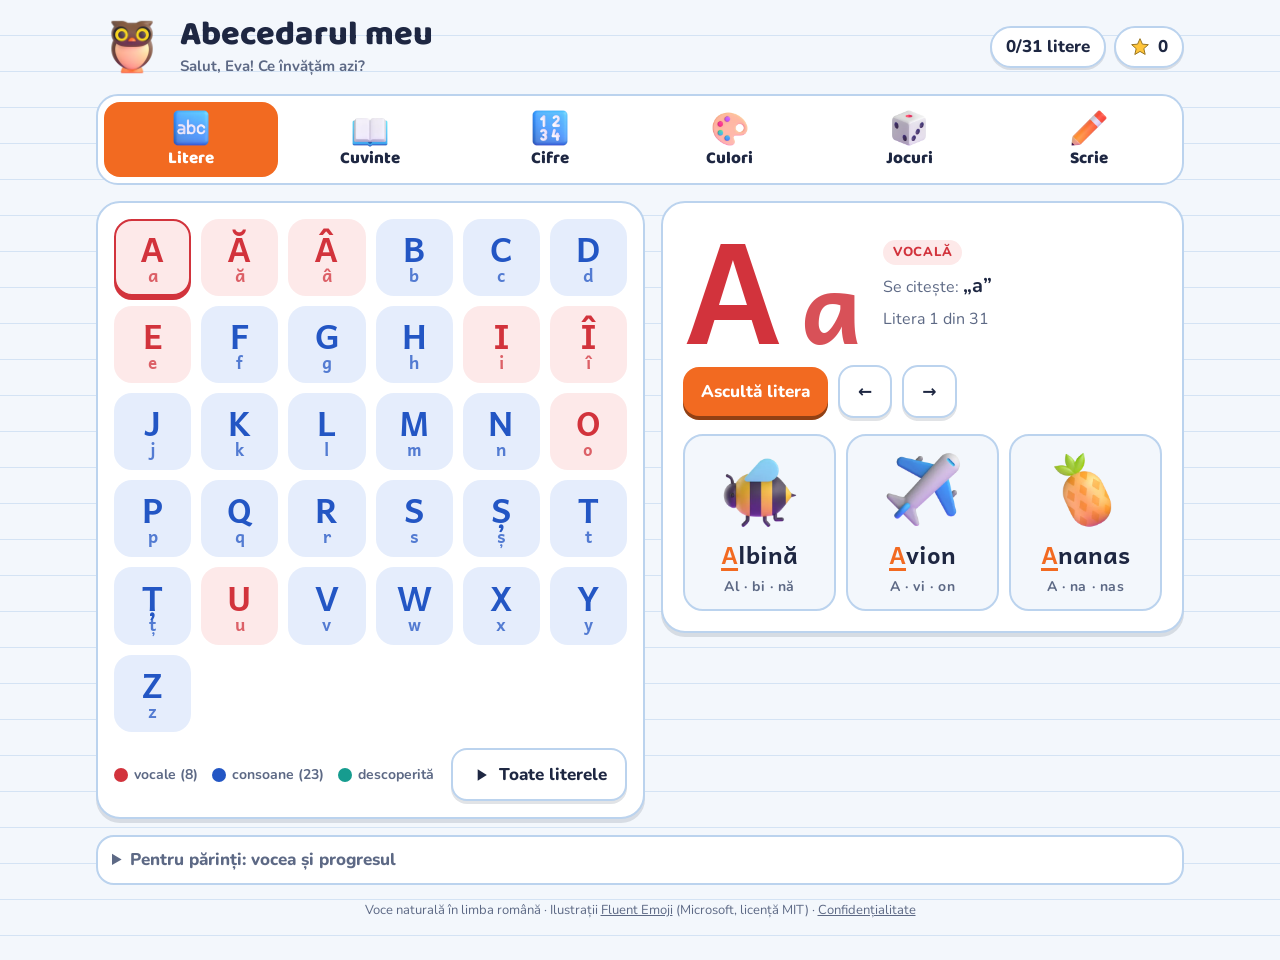
==== commit 72dda1e2: "Ilustrații, cifre, culori și jocuri noi pentru Eva - ilustrații Fluent Emoji 3D în locul emoji-urilo" ====
--- a/index.html
+++ b/index.html
@@ -3,16 +3,15 @@
 <head>
 <meta charset="utf-8">
 <meta name="viewport" content="width=device-width, initial-scale=1, viewport-fit=cover">
+<title>Abecedarul meu</title>
 <meta name="theme-color" content="#F26A21">
-<meta name="description" content="Alfabetul românesc pentru copii: litere, cuvinte pe silabe, jocuri și scris, cu voce naturală.">
+<meta name="description" content="Litere, cuvinte, cifre și culori pentru copii, cu voce naturală în limba română.">
 <link rel="manifest" href="manifest.webmanifest">
 <link rel="icon" href="icons/icon-192.png">
 <link rel="apple-touch-icon" href="icons/icon-180.png">
 <meta name="apple-mobile-web-app-capable" content="yes">
 <meta name="mobile-web-app-capable" content="yes">
 <meta name="apple-mobile-web-app-title" content="Abecedar">
-<style>:root{padding-top:env(safe-area-inset-top,0px);padding-bottom:env(safe-area-inset-bottom,0px)}body{margin:0}img{max-width:100%}[hidden]{display:none!important}</style>
-<title>Abecedarul Meu</title>
 <link rel="preconnect" href="https://fonts.googleapis.com">
 <link rel="preconnect" href="https://fonts.gstatic.com" crossorigin>
 <link rel="stylesheet" href="https://fonts.googleapis.com/css2?family=Andika:wght@400;700&family=Baloo+2:wght@600;800&family=Nunito:wght@500;700;800&display=swap">
@@ -22,81 +21,95 @@
   --paper:#F3F7FC; --card:#FFFFFF; --ink:#1E2742; --muted:#5D6985;
   --line:#BBD3EE; --margin:#E58080;
   --vowel:#D2333C; --vowel-bg:#FDE9E9; --cons:#2356C4; --cons-bg:#E5EDFC;
-  --accent:#F26A21; --accent-ink:#FFFFFF; --sun:#FFC53A; --mint:#169C8F; --mint-bg:#DDF4F1;
+  --accent:#F26A21; --accent-ink:#FFFFFF; --sun:#FFC53A; --sun-bg:#FFF4D6;
+  --mint:#169C8F; --mint-bg:#DDF4F1; --plum:#8A3FC2; --plum-bg:#F1E6FA;
   --shadow:rgba(30,39,66,.13);
   --f-display:"Baloo 2","Nunito",system-ui,sans-serif;
   --f-body:"Nunito",system-ui,-apple-system,"Segoe UI",sans-serif;
   --f-letter:"Andika","Nunito",system-ui,sans-serif;
+  color-scheme:light;
+  padding-top:env(safe-area-inset-top,0px); padding-bottom:env(safe-area-inset-bottom,0px);
 }
 @media (prefers-color-scheme: dark){:root:not([data-theme="light"]){
   --paper:#111929; --card:#1A2440; --ink:#EEF2FB; --muted:#A4AFCB;
   --line:#2B4166; --margin:#9E4C56;
   --vowel:#FF7E86; --vowel-bg:#3B1F2D; --cons:#86A9FF; --cons-bg:#1D2C54;
-  --accent:#FF8A4A; --accent-ink:#1A1206; --sun:#FFD15A; --mint:#3CCBBB; --mint-bg:#163B3D;
+  --accent:#FF8A4A; --accent-ink:#1A1206; --sun:#FFD15A; --sun-bg:#3A3220;
+  --mint:#3CCBBB; --mint-bg:#163B3D; --plum:#C58BF2; --plum-bg:#2F2148;
   --shadow:rgba(0,0,0,.45); color-scheme:dark;
 }}
 :root[data-theme="dark"]{
   --paper:#111929; --card:#1A2440; --ink:#EEF2FB; --muted:#A4AFCB;
   --line:#2B4166; --margin:#9E4C56;
   --vowel:#FF7E86; --vowel-bg:#3B1F2D; --cons:#86A9FF; --cons-bg:#1D2C54;
-  --accent:#FF8A4A; --accent-ink:#1A1206; --sun:#FFD15A; --mint:#3CCBBB; --mint-bg:#163B3D;
+  --accent:#FF8A4A; --accent-ink:#1A1206; --sun:#FFD15A; --sun-bg:#3A3220;
+  --mint:#3CCBBB; --mint-bg:#163B3D; --plum:#C58BF2; --plum-bg:#2F2148;
   --shadow:rgba(0,0,0,.45); color-scheme:dark;
 }
 *{box-sizing:border-box}
 body{
-  background:var(--paper); color:var(--ink); font-family:var(--f-body); font-size:17px; line-height:1.5;
+  margin:0; background:var(--paper); color:var(--ink); font-family:var(--f-body); font-size:17px; line-height:1.5;
   background-image:repeating-linear-gradient(to bottom, transparent 0 35px, color-mix(in srgb, var(--line) 55%, transparent) 35px 36px);
-}
-button{font:inherit;color:inherit;cursor:pointer;border:0;background:none;-webkit-tap-highlight-color:transparent}
+  -webkit-tap-highlight-color:transparent;
+}
+img{max-width:100%}
+[hidden]{display:none!important}
+button{font:inherit;color:inherit;cursor:pointer;border:0;background:none;-webkit-tap-highlight-color:transparent;touch-action:manipulation}
 button:focus-visible{outline:3px solid var(--accent);outline-offset:3px}
-.wrap{max-width:1120px;margin:0 auto;padding-block:18px 48px;
+.wrap{max-width:1120px;margin:0 auto;padding-block:16px 40px;
   padding-left:max(16px, env(safe-area-inset-left, 0px));padding-right:max(16px, env(safe-area-inset-right, 0px));
-  display:flex;flex-direction:column;gap:18px}
+  display:flex;flex-direction:column;gap:16px}
+
+/* ilustrații */
+.pic{display:block;width:var(--s,72px);height:var(--s,72px);object-fit:contain;user-select:none;-webkit-user-drag:none;pointer-events:none}
+.pic-fb{display:grid;place-items:center;width:var(--s,72px);height:var(--s,72px);font-size:calc(var(--s,72px)*.8);line-height:1}
+.boing{animation:boing .55s cubic-bezier(.3,1.6,.5,1)}
+@keyframes boing{0%{transform:scale(1)}30%{transform:scale(1.22) rotate(-7deg)}60%{transform:scale(.93) rotate(5deg)}100%{transform:scale(1)}}
+.bob{animation:bob 3s ease-in-out infinite}
+@keyframes bob{50%{transform:translateY(-8px)}}
 
 /* Header */
 header{display:flex;flex-wrap:wrap;align-items:center;justify-content:space-between;gap:12px}
 .brand{display:flex;align-items:center;gap:12px}
-.brand-mark{font-family:var(--f-letter);font-weight:700;font-size:25px;white-space:nowrap;line-height:1;width:56px;height:56px;border-radius:16px;
-  display:grid;place-items:center;background:var(--card);box-shadow:0 3px 0 var(--shadow);border:2px solid var(--line)}
-.brand-mark .v{color:var(--vowel)} .brand-mark .c{color:var(--cons)}
+.mascot{--s:60px;flex:none}
 h1{font-family:var(--f-display);font-weight:800;font-size:clamp(26px,4vw,34px);line-height:1.05;margin:0}
-.sub{color:var(--muted);font-size:14px;margin:2px 0 0}
+.sub{color:var(--muted);font-size:15px;margin:2px 0 0;font-weight:700}
 .stats{display:flex;gap:8px;flex-wrap:wrap}
 .pill{display:flex;align-items:center;gap:8px;background:var(--card);border:2px solid var(--line);border-radius:999px;padding:6px 14px;
   font-weight:800;font-variant-numeric:tabular-nums;box-shadow:0 2px 0 var(--shadow)}
 .star{width:20px;height:20px;fill:var(--sun);stroke:color-mix(in srgb,var(--sun) 60%,#000);stroke-width:1.2}
-.pill.bump{animation:bump .5s}
-@keyframes bump{40%{transform:scale(1.18)}}
-
-nav{display:grid;grid-template-columns:repeat(4,1fr);gap:8px;background:var(--card);padding:6px;border-radius:20px;border:2px solid var(--line)}
-nav button{padding:10px 6px;border-radius:14px;font-family:var(--f-display);font-weight:800;font-size:18px;display:flex;flex-direction:column;align-items:center;gap:0;line-height:1.1}
-nav button small{font-family:var(--f-body);font-weight:700;font-size:12px;color:var(--muted)}
+
+nav{display:grid;grid-template-columns:repeat(6,1fr);gap:6px;background:var(--card);padding:6px;border-radius:22px;border:2px solid var(--line)}
+nav button{padding:6px 4px 8px;border-radius:16px;font-family:var(--f-display);font-weight:800;font-size:17px;display:flex;flex-direction:column;align-items:center;gap:2px;line-height:1.1}
+nav .pic,nav .pic-fb{--s:40px}
 nav button[aria-selected="true"]{background:var(--accent);color:var(--accent-ink)}
-nav button[aria-selected="true"] small{color:inherit;opacity:.85}
 
 .card{background:var(--card);border:2px solid var(--line);border-radius:24px;box-shadow:0 4px 0 var(--shadow)}
-.note{font-size:14px;color:var(--muted);background:var(--card);border:2px dashed var(--line);border-radius:14px;padding:10px 14px}
-
-.voicebar{display:flex;flex-wrap:wrap;align-items:center;gap:10px 14px;background:var(--card);border:2px solid var(--line);border-radius:18px;padding:10px 14px}
-.voicebar label{font-weight:800;font-size:14px;color:var(--muted)}
-.voicebar select{font:inherit;font-size:15px;font-weight:700;color:var(--ink);background:var(--paper);border:2px solid var(--line);border-radius:12px;padding:6px 10px;min-width:0;max-width:100%;flex:1 1 200px}
-.voicebar input[type=range]{accent-color:var(--accent);flex:0 1 160px;min-width:100px}
-.voicebar .btn{padding:8px 14px;font-size:15px}
+.note{font-size:14px;color:var(--muted);background:var(--card);border:2px dashed var(--line);border-radius:14px;padding:10px 14px;margin:0}
 .v-col{color:var(--vowel)} .c-col{color:var(--cons)}
 .legend{display:flex;gap:14px;flex-wrap:wrap;font-size:14px;font-weight:700;color:var(--muted)}
 .legend span{display:flex;align-items:center;gap:6px}
 .dot{width:14px;height:14px;border-radius:50%}
-
-/* ===== Alfabet ===== */
-.alpha{display:grid;grid-template-columns:minmax(0,1.05fr) minmax(0,1fr);gap:18px;align-items:start}
+.row{display:flex;gap:10px;flex-wrap:wrap;align-items:center}
+.center{justify-content:center}
+.hint{font-size:14px;color:var(--muted);margin:0}
+
+.btn{display:inline-flex;align-items:center;justify-content:center;gap:8px;padding:12px 18px;border-radius:16px;font-weight:800;font-size:17px;
+  background:var(--accent);color:var(--accent-ink);box-shadow:0 4px 0 color-mix(in srgb,var(--accent) 60%,#000);transition:transform .1s}
+.btn:active{transform:translateY(3px);box-shadow:0 1px 0 color-mix(in srgb,var(--accent) 60%,#000)}
+.btn.ghost{background:var(--card);color:var(--ink);border:2px solid var(--line);box-shadow:0 3px 0 var(--shadow)}
+.btn.mint{background:var(--mint);color:#fff;box-shadow:0 4px 0 color-mix(in srgb,var(--mint) 60%,#000)}
+.btn svg{width:20px;height:20px;fill:currentColor}
+
+/* două coloane: grilă + detaliu */
+.split{display:grid;grid-template-columns:minmax(0,1.05fr) minmax(0,1fr);gap:16px;align-items:start}
 .grid{display:grid;grid-template-columns:repeat(auto-fill,minmax(68px,1fr));gap:10px;padding:16px}
 .tile{position:relative;aspect-ratio:1;max-width:100%;border-radius:18px;font-family:var(--f-letter);font-weight:700;font-size:34px;line-height:1;
   display:flex;flex-direction:column;align-items:center;justify-content:center;gap:2px;border:2px solid transparent;transition:transform .12s}
 .tile small{font-size:17px;opacity:.75}
 .tile.v{background:var(--vowel-bg);color:var(--vowel)}
 .tile.c{background:var(--cons-bg);color:var(--cons)}
-.tile:hover{transform:translateY(-2px)}
-.tile:active{transform:scale(.95)}
+.tile:active{transform:scale(.93)}
 .tile[aria-pressed="true"]{border-color:currentColor;box-shadow:0 4px 0 currentColor}
 .tile .ok{position:absolute;top:5px;right:6px;width:10px;height:10px;border-radius:50%;background:var(--mint)}
 .grid-foot{display:flex;justify-content:space-between;align-items:center;gap:10px;flex-wrap:wrap;padding:0 16px 16px}
@@ -109,24 +122,17 @@
 .tag{display:inline-block;font-size:13px;font-weight:800;letter-spacing:.06em;text-transform:uppercase;padding:3px 10px;border-radius:999px;width:fit-content}
 .tag.v{background:var(--vowel-bg);color:var(--vowel)} .tag.c{background:var(--cons-bg);color:var(--cons)}
 .say{font-size:16px;color:var(--muted)} .say b{color:var(--ink);font-size:20px}
-.btn{display:inline-flex;align-items:center;justify-content:center;gap:8px;padding:12px 18px;border-radius:16px;font-weight:800;font-size:17px;
-  background:var(--accent);color:var(--accent-ink);box-shadow:0 4px 0 color-mix(in srgb,var(--accent) 60%,#000);transition:transform .1s}
-.btn:active{transform:translateY(3px);box-shadow:0 1px 0 color-mix(in srgb,var(--accent) 60%,#000)}
-.btn.ghost{background:var(--card);color:var(--ink);border:2px solid var(--line);box-shadow:0 3px 0 var(--shadow)}
-.btn.mint{background:var(--mint);color:#fff;box-shadow:0 4px 0 color-mix(in srgb,var(--mint) 60%,#000)}
-.btn svg{width:20px;height:20px;fill:currentColor}
-.row{display:flex;gap:10px;flex-wrap:wrap;align-items:center}
-.words{display:grid;grid-template-columns:repeat(auto-fit,minmax(150px,1fr));gap:10px}
-.wcard{display:flex;flex-direction:column;align-items:center;gap:4px;padding:14px 10px;border-radius:18px;background:var(--paper);border:2px solid var(--line);text-align:center}
-.wcard .emo{font-size:46px;line-height:1.1}
+.words{display:grid;grid-template-columns:repeat(auto-fit,minmax(140px,1fr));gap:10px}
+.wcard{display:flex;flex-direction:column;align-items:center;gap:4px;padding:12px 8px;border-radius:20px;background:var(--paper);border:2px solid var(--line);text-align:center}
+.wcard .pic,.wcard .pic-fb{--s:84px}
 .wcard .w{font-family:var(--f-letter);font-size:24px;font-weight:700}
 .wcard .s{font-size:14px;color:var(--muted);font-weight:700;letter-spacing:.04em}
+.wcard.playing{border-color:var(--accent);background:var(--sun-bg)}
 .hl{color:var(--accent);text-decoration:underline;text-decoration-thickness:3px;text-underline-offset:4px}
-.wcard.playing{border-color:var(--accent)}
-
-/* ===== Cuvinte ===== */
-.wordview{padding:22px;display:flex;flex-direction:column;align-items:center;gap:18px;text-align:center}
-.wv-emo{font-size:clamp(90px,18vw,140px);line-height:1.1;user-select:none}
+
+/* Cuvinte */
+.wordview{padding:22px;display:flex;flex-direction:column;align-items:center;gap:16px;text-align:center}
+.wv-pic{--s:clamp(150px,30vw,210px)}
 .letters{display:flex;flex-wrap:wrap;justify-content:center;gap:6px}
 .lt{font-family:var(--f-letter);font-weight:700;font-size:clamp(40px,8vw,64px);line-height:1;min-width:1.05em;padding:8px 6px 10px;border-radius:14px;border-bottom:4px solid var(--line);transition:transform .15s,background .15s}
 .lt.v{color:var(--vowel)} .lt.c{color:var(--cons)}
@@ -136,69 +142,116 @@
 .sy.on{border-color:var(--mint)}
 .sep{color:var(--muted);font-weight:800}
 .counter{font-size:14px;color:var(--muted);font-weight:700;font-variant-numeric:tabular-nums}
-.hint{font-size:14px;color:var(--muted)}
-
-/* ===== Joacă ===== */
+
+/* Cifre */
+.ntile{aspect-ratio:1;max-width:100%;border-radius:20px;font-family:var(--f-letter);font-weight:700;font-size:40px;line-height:1;display:grid;place-items:center;border:2px solid transparent;background:var(--tb);color:var(--tc)}
+.ntile[aria-pressed="true"]{border-color:currentColor;box-shadow:0 4px 0 currentColor}
+.ntile:active{transform:scale(.93)}
+.count-area{display:flex;flex-wrap:wrap;justify-content:center;gap:8px;padding:14px;border-radius:20px;background:var(--paper);border:2px dashed var(--line);min-height:120px;align-items:center;width:100%}
+.cnt{position:relative;padding:4px;border-radius:16px;transition:transform .15s}
+.cnt .pic,.cnt .pic-fb{--s:64px}
+.cnt .badge{position:absolute;top:-6px;right:-6px;min-width:28px;height:28px;border-radius:999px;background:var(--accent);color:var(--accent-ink);font-family:var(--f-letter);font-weight:700;font-size:18px;display:grid;place-items:center;padding:0 6px}
+.cnt.done{background:var(--sun-bg)}
+.nword{font-family:var(--f-display);font-weight:800;font-size:34px;line-height:1}
+
+/* Culori */
+.cgrid{display:grid;grid-template-columns:repeat(auto-fill,minmax(84px,1fr));gap:12px;padding:16px}
+.blob{display:block;aspect-ratio:1;max-width:100%;border-radius:46% 54% 52% 48% / 55% 45% 55% 45%;background:var(--c);border:3px solid color-mix(in srgb,var(--c) 70%,#000);box-shadow:inset -8px -10px 0 rgba(0,0,0,.12), inset 8px 8px 0 rgba(255,255,255,.25)}
+.cbtn{display:flex;flex-direction:column;align-items:center;gap:6px;font-weight:800;font-size:15px}
+.cbtn[aria-pressed="true"] .blob{outline:4px solid var(--ink);outline-offset:3px}
+.bigblob{width:clamp(110px,22vw,150px);flex:none}
+.cname{font-family:var(--f-display);font-weight:800;font-size:40px;line-height:1}
+.paint{padding:18px;display:flex;flex-direction:column;gap:14px}
+.paint h2{font-family:var(--f-display);font-size:24px;margin:0}
+.palette{display:flex;flex-wrap:wrap;gap:8px}
+.palette button{width:46px;height:46px;border-radius:50%;background:var(--c);border:3px solid color-mix(in srgb,var(--c) 70%,#000)}
+.palette button[aria-pressed="true"]{outline:4px solid var(--ink);outline-offset:2px;transform:scale(1.1)}
+.scene{width:100%;max-width:640px;height:auto;display:block;margin:0 auto;border-radius:18px;border:2px solid var(--line);touch-action:manipulation}
+.scene [data-r]{cursor:pointer}
+
+/* Jocuri */
 .gametabs{display:flex;gap:8px;flex-wrap:wrap}
+.gchip{display:flex;align-items:center;gap:8px;padding:6px 14px 6px 8px;border-radius:999px;border:2px solid var(--line);background:var(--card);font-weight:800;font-size:15px}
+.gchip .pic,.gchip .pic-fb{--s:34px}
+.gchip[aria-pressed="true"]{background:var(--ink);color:var(--paper);border-color:var(--ink)}
 .chip{padding:8px 14px;border-radius:999px;border:2px solid var(--line);background:var(--card);font-weight:800;font-size:15px}
 .chip[aria-pressed="true"]{background:var(--ink);color:var(--paper);border-color:var(--ink)}
-.game{padding:22px;display:flex;flex-direction:column;align-items:center;gap:18px;text-align:center;position:relative;overflow:hidden}
-.q{font-family:var(--f-display);font-weight:800;font-size:24px;margin:0;text-wrap:balance}
-.q-emo{font-size:96px;line-height:1.1}
+.game{padding:20px;display:flex;flex-direction:column;align-items:center;gap:16px;text-align:center;position:relative;overflow:hidden}
+#gPrompt{width:100%;display:flex;flex-direction:column;align-items:center;gap:12px}
+.owlbar{display:flex;align-items:center;gap:10px;align-self:stretch;justify-content:center}
+.owlbar .pic,.owlbar .pic-fb{--s:64px}
+.bubble{background:var(--sun-bg);border:2px solid var(--sun);border-radius:18px;padding:8px 14px;font-family:var(--f-display);font-weight:800;font-size:20px;line-height:1.2;text-align:left;max-width:440px}
+.q-pic{--s:130px}
 .q-word{font-family:var(--f-letter);font-size:44px;font-weight:700;letter-spacing:.03em}
 .blank{display:inline-block;min-width:.8em;border-bottom:4px dashed var(--accent);color:transparent}
 .opts{display:grid;grid-template-columns:repeat(4,minmax(0,1fr));gap:12px;width:100%;max-width:560px}
-.opt{aspect-ratio:1;max-width:100%;border-radius:22px;font-family:var(--f-letter);font-weight:700;font-size:clamp(40px,9vw,64px);line-height:1;background:var(--paper);border:3px solid var(--line);box-shadow:0 4px 0 var(--shadow)}
+.opt{aspect-ratio:1;max-width:100%;border-radius:22px;font-family:var(--f-letter);font-weight:700;font-size:clamp(40px,9vw,64px);line-height:1;background:var(--paper);border:3px solid var(--line);box-shadow:0 4px 0 var(--shadow);display:grid;place-items:center;padding:10%}
+.opt .blob{width:100%;height:100%}
 .opt.right{background:var(--mint-bg);border-color:var(--mint);color:var(--mint)}
-.opt.wrong{animation:shake .4s;opacity:.4}
+.opt.wrong{animation:shake .4s;opacity:.35}
 @keyframes shake{20%,60%{transform:translateX(-6px)}40%,80%{transform:translateX(6px)}}
-.feedback{min-height:32px;font-family:var(--f-display);font-weight:800;font-size:24px}
-.feedback.good{color:var(--mint)} .feedback.bad{color:var(--vowel)}
-.burst{position:absolute;inset:0;pointer-events:none}
-.burst i{position:absolute;left:50%;top:45%;width:22px;height:22px;background:var(--sun);clip-path:polygon(50% 0,61% 35%,98% 35%,68% 57%,79% 91%,50% 70%,21% 91%,32% 57%,2% 35%,39% 35%);animation:fly .9s ease-out forwards}
-@keyframes fly{to{transform:translate(var(--x),var(--y)) rotate(200deg) scale(.4);opacity:0}}
 .streak{display:flex;gap:4px;justify-content:center;min-height:22px}
-.streak svg{width:22px;height:22px}
-
-/* ===== Scrie ===== */
+.streak svg{width:24px;height:24px}
+.burst{position:absolute;inset:0;pointer-events:none;overflow:hidden}
+.burst i{position:absolute;left:50%;top:45%;width:24px;height:24px;background:var(--c,var(--sun));clip-path:polygon(50% 0,61% 35%,98% 35%,68% 57%,79% 91%,50% 70%,21% 91%,32% 57%,2% 35%,39% 35%);animation:fly .9s ease-out forwards}
+@keyframes fly{to{transform:translate(var(--x),var(--y)) rotate(220deg) scale(.4);opacity:0}}
+.mem{display:grid;grid-template-columns:repeat(4,minmax(0,1fr));gap:10px;width:100%;max-width:520px}
+.mcard{aspect-ratio:1;max-width:100%;border-radius:18px;perspective:600px}
+.mcard .in{position:relative;display:block;width:100%;height:100%;transition:transform .35s;transform-style:preserve-3d}
+.mcard.open .in,.mcard.found .in{transform:rotateY(180deg)}
+.mcard .f,.mcard .b{position:absolute;inset:0;border-radius:18px;backface-visibility:hidden;-webkit-backface-visibility:hidden;display:grid;place-items:center}
+.mcard .f{background:var(--accent);border:3px solid color-mix(in srgb,var(--accent) 70%,#000);background-image:radial-gradient(circle at 30% 30%,rgba(255,255,255,.35) 0 12%,transparent 13%),radial-gradient(circle at 70% 70%,rgba(255,255,255,.25) 0 10%,transparent 11%)}
+.mcard .b{background:var(--card);border:3px solid var(--line);transform:rotateY(180deg)}
+.mcard .b .pic,.mcard .b .pic-fb{width:78%;height:78%;font-size:2.4em}
+.mcard.found .b{border-color:var(--mint);background:var(--mint-bg)}
+
+/* Scrie */
 .trace{padding:18px;display:flex;flex-direction:column;gap:14px}
 .trace-top{display:flex;justify-content:space-between;align-items:center;gap:10px;flex-wrap:wrap}
 .nav-l{display:flex;align-items:center;gap:10px}
-.round{width:48px;height:48px;border-radius:50%;display:grid;place-items:center;background:var(--paper);border:2px solid var(--line);font-size:22px;font-weight:800}
+.round{width:52px;height:52px;border-radius:50%;display:grid;place-items:center;background:var(--paper);border:2px solid var(--line);font-size:24px;font-weight:800}
 .cur{font-family:var(--f-letter);font-weight:700;font-size:40px;min-width:1.4em;text-align:center}
 .canvas-box{position:relative;border-radius:18px;overflow:hidden;border:2px solid var(--line);background:var(--card);touch-action:none}
 canvas{display:block;width:100%;height:clamp(260px,48vh,420px);touch-action:none}
 .colors{display:flex;gap:8px}
-.sw{width:34px;height:34px;border-radius:50%;border:3px solid var(--card);box-shadow:0 0 0 2px var(--line)}
+.sw{width:36px;height:36px;border-radius:50%;border:3px solid var(--card);box-shadow:0 0 0 2px var(--line)}
 .sw[aria-pressed="true"]{box-shadow:0 0 0 3px var(--ink)}
 
-.view[hidden]{display:none!important}
+/* setări pentru părinți */
+details.parents{background:var(--card);border:2px solid var(--line);border-radius:18px;padding:10px 14px}
+details.parents summary{cursor:pointer;font-weight:800;color:var(--muted)}
+.voicebar{display:flex;flex-wrap:wrap;align-items:center;gap:10px 14px;margin-top:10px}
+.voicebar label{font-weight:800;font-size:14px;color:var(--muted)}
+.voicebar select{font:inherit;font-size:15px;font-weight:700;color:var(--ink);background:var(--paper);border:2px solid var(--line);border-radius:12px;padding:6px 10px;min-width:0;max-width:100%;flex:1 1 200px}
+.voicebar input[type=range]{accent-color:var(--accent);flex:0 1 160px;min-width:100px}
+.voicebar .btn{padding:8px 14px;font-size:15px}
 footer{font-size:13px;color:var(--muted);text-align:center}
+footer a{color:inherit}
 
 @media (max-width:820px){
-  .alpha{grid-template-columns:minmax(0,1fr)}
+  .split{grid-template-columns:minmax(0,1fr)}
   .detail{position:static;order:-1}
   .grid{grid-template-columns:repeat(auto-fill,minmax(58px,1fr));gap:8px;padding:12px}
   .tile{font-size:28px;border-radius:14px}
   .tile small{font-size:14px}
+  nav{grid-template-columns:repeat(3,1fr)}
 }
 @media (max-width:460px){
-  nav button{font-size:15px;padding:8px 2px}
   .opts{gap:8px}
   .q-word{font-size:36px}
+  .cnt .pic,.cnt .pic-fb{--s:52px}
 }
 @media (prefers-reduced-motion:reduce){*{animation:none!important;transition:none!important}}
 </style>
-
 </head>
 <body>
 <div class="wrap">
   <header>
     <div class="brand">
-      <div class="brand-mark" aria-hidden="true"><span class="v">A</span><span class="c">b</span></div>
+      <button id="owl" class="mascot" aria-label="Bufnița spune bună"><span data-pic="🦉"></span></button>
       <div>
         <h1>Abecedarul meu</h1>
-        <p class="sub">Literele, sunetele și primele cuvinte în limba română</p>
+        <p class="sub" id="hello">Salut, Eva! Ce învățăm azi?</p>
       </div>
     </div>
     <div class="stats">
@@ -208,24 +261,19 @@
   </header>
 
   <nav role="tablist" aria-label="Secțiuni">
-    <button role="tab" data-view="alfabet">Alfabet<small>31 de litere</small></button>
-    <button role="tab" data-view="cuvinte">Cuvinte<small>citim pe silabe</small></button>
-    <button role="tab" data-view="joaca">Joacă<small>câștigă stele</small></button>
-    <button role="tab" data-view="scrie">Scrie<small>cu degetul</small></button>
+    <button role="tab" data-view="litere"><span data-pic="🔤"></span>Litere</button>
+    <button role="tab" data-view="cuvinte"><span data-pic="📖"></span>Cuvinte</button>
+    <button role="tab" data-view="cifre"><span data-pic="🔢"></span>Cifre</button>
+    <button role="tab" data-view="culori"><span data-pic="🎨"></span>Culori</button>
+    <button role="tab" data-view="jocuri"><span data-pic="🎲"></span>Jocuri</button>
+    <button role="tab" data-view="scrie"><span data-pic="✏️"></span>Scrie</button>
   </nav>
 
-  <div class="voicebar" id="voiceBar">
-    <label for="voiceSel">Vocea</label>
-    <select id="voiceSel"></select>
-    <label for="speed">Viteza</label>
-    <input type="range" id="speed" min="0.6" max="1.2" step="0.05" value="1">
-    <button class="btn ghost" id="voiceTest">Probează vocea</button>
-  </div>
   <p class="note" id="voiceNote" hidden></p>
 
-  <!-- ALFABET -->
-  <section class="view" id="v-alfabet">
-    <div class="alpha">
+  <!-- LITERE -->
+  <section class="view" id="v-litere">
+    <div class="split">
       <div class="card">
         <div class="grid" id="grid"></div>
         <div class="grid-foot">
@@ -245,35 +293,74 @@
   <section class="view" id="v-cuvinte" hidden>
     <div class="card wordview">
       <div class="counter" id="wCounter"></div>
-      <div class="wv-emo" id="wEmo" aria-hidden="true"></div>
+      <button id="wPicBtn" aria-label="Ascultă cuvântul"><span id="wPic"></span></button>
       <div class="letters" id="wLetters"></div>
       <div class="syl" id="wSyl"></div>
-      <p class="hint">Atinge o literă ca s-o auzi.</p>
-      <div class="row" style="justify-content:center">
-        <button class="btn" id="wRead"><svg viewBox="0 0 24 24"><path d="M3 10v4h4l5 4V6L7 10zm13.5 2A4.5 4.5 0 0 0 14 8v8a4.5 4.5 0 0 0 2.5-4z"/></svg>Citește cuvântul</button>
+      <p class="hint">Atinge imaginea sau o literă ca s-o auzi.</p>
+      <div class="row center">
+        <button class="btn" id="wRead">Citește cuvântul</button>
         <button class="btn mint" id="wSylBtn">Pe silabe</button>
         <button class="btn ghost" id="wSpell">Literă cu literă</button>
       </div>
-      <div class="row" style="justify-content:center">
+      <div class="row center">
         <button class="btn ghost" id="wPrev" aria-label="Cuvântul anterior">← Înapoi</button>
-        <button class="btn ghost" id="wRand">Alt cuvânt la întâmplare</button>
+        <button class="btn ghost" id="wRand">Alt cuvânt</button>
         <button class="btn ghost" id="wNext" aria-label="Cuvântul următor">Înainte →</button>
       </div>
     </div>
   </section>
 
-  <!-- JOACĂ -->
-  <section class="view" id="v-joaca" hidden>
-    <div class="gametabs" role="group" aria-label="Alege jocul">
-      <button class="chip" data-game="listen" aria-pressed="true">Ascultă și găsește litera</button>
-      <button class="chip" data-game="first" aria-pressed="false">Cu ce literă începe?</button>
-      <button class="chip" data-game="case" aria-pressed="false">Litera mare și litera mică</button>
-    </div>
+  <!-- CIFRE -->
+  <section class="view" id="v-cifre" hidden>
+    <div class="split">
+      <div class="card"><div class="grid" id="ngrid" style="grid-template-columns:repeat(auto-fill,minmax(76px,1fr))"></div></div>
+      <div class="card detail" id="ndetail" aria-live="polite"></div>
+    </div>
+  </section>
+
+  <!-- CULORI -->
+  <section class="view" id="v-culori" hidden>
+    <div class="split">
+      <div class="card"><div class="cgrid" id="cgrid"></div></div>
+      <div class="card detail" id="cdetail" aria-live="polite"></div>
+    </div>
+    <div class="card paint" style="margin-top:16px">
+      <div class="row" style="justify-content:space-between">
+        <h2>Colorează desenul</h2>
+        <button class="btn ghost" id="paintClear">Începe din nou</button>
+      </div>
+      <div class="palette" id="palette" aria-label="Alege culoarea"></div>
+      <svg class="scene" id="scene" viewBox="0 0 400 300" role="img" aria-label="Desen de colorat: o casă, un copac, soarele, un nor și o floare">
+        <rect x="0" y="0" width="400" height="300" fill="#FFFDF8"/>
+        <g stroke="#2A2F45" stroke-width="3" stroke-linejoin="round" fill="#FFFFFF">
+          <path data-r="sky" d="M0 0H400V250H0Z" fill="#FFFFFF" stroke="none"/>
+          <path d="M340 12v-8M340 106v8M300 55h-10M380 55h10M312 27l-7-7M368 83l7 7M368 27l7-7M312 83l-7 7" stroke-linecap="round" fill="none" pointer-events="none"/>
+          <circle data-r="sun" cx="340" cy="55" r="30" fill="#FFFFFF"/>
+          <path data-r="cloud" d="M24 52a22 22 0 0 1 38-14a26 26 0 0 1 46 6a18 18 0 0 1 4 36H72a20 20 0 0 1-2-28z" fill="#FFFFFF"/>
+          <path data-r="grass" d="M0 250H400V300H0Z" fill="#FFFFFF"/>
+          <path data-r="trunk" d="M288 200h24v62h-24z" fill="#FFFFFF"/>
+          <path data-r="crown" d="M300 110a36 36 0 0 1 34 26a30 30 0 0 1-6 58h-56a30 30 0 0 1-6-58a36 36 0 0 1 34-26z" fill="#FFFFFF"/>
+          <path data-r="walls" d="M60 150h140v112H60z" fill="#FFFFFF"/>
+          <path data-r="chim" d="M168 96h18v40l-18-14z" fill="#FFFFFF"/>
+          <path data-r="roof" d="M48 152L130 86L212 152Z" fill="#FFFFFF"/>
+          <path data-r="door" d="M112 205h36v57h-36z" fill="#FFFFFF"/>
+          <path data-r="win1" d="M74 170h28v28H74z" fill="#FFFFFF"/>
+          <path data-r="win2" d="M158 170h28v28h-28z" fill="#FFFFFF"/>
+          <g data-r="petals" fill="#FFFFFF"><circle cx="370" cy="232" r="9"/><circle cx="382" cy="244" r="9"/><circle cx="370" cy="256" r="9"/><circle cx="358" cy="244" r="9"/></g>
+          <circle data-r="center" cx="370" cy="244" r="6" fill="#FFFFFF"/>
+          <path d="M370 265v10" fill="none" pointer-events="none"/>
+        </g>
+      </svg>
+    </div>
+  </section>
+
+  <!-- JOCURI -->
+  <section class="view" id="v-jocuri" hidden>
+    <div class="gametabs" role="group" aria-label="Alege jocul" id="gtabs"></div>
     <div class="card game" id="game" style="margin-top:12px">
-      <p class="q" id="gQ"></p>
+      <div class="owlbar"><span data-pic="🦉" id="gOwl"></span><div class="bubble" id="gQ"></div></div>
       <div id="gPrompt"></div>
       <div class="opts" id="gOpts"></div>
-      <div class="feedback" id="gFb" aria-live="polite"></div>
       <div class="streak" id="gStreak" aria-label="Răspunsuri corecte la rând"></div>
       <div class="burst" id="burst"></div>
     </div>
@@ -284,30 +371,45 @@
     <div class="card trace">
       <div class="trace-top">
         <div class="nav-l">
-          <button class="round" id="tPrev" aria-label="Litera anterioară">‹</button>
+          <button class="round" id="tPrev" aria-label="Înapoi">‹</button>
           <div class="cur" id="tCur">A</div>
-          <button class="round" id="tNext" aria-label="Litera următoare">›</button>
+          <button class="round" id="tNext" aria-label="Înainte">›</button>
         </div>
         <div class="gametabs">
-          <button class="chip" id="tUpper" aria-pressed="true">Literă mare</button>
-          <button class="chip" id="tLower" aria-pressed="false">Literă mică</button>
+          <button class="chip" id="tSetL" aria-pressed="true">Litere</button>
+          <button class="chip" id="tSetN" aria-pressed="false">Cifre</button>
+          <button class="chip" id="tCase" aria-pressed="false">Literă mică</button>
         </div>
         <div class="colors" id="tColors" aria-label="Culoarea creionului"></div>
       </div>
-      <div class="canvas-box"><canvas id="cv" aria-label="Zonă de scris: urmărește litera punctată cu degetul sau cu mouse-ul"></canvas></div>
+      <div class="canvas-box"><canvas id="cv" aria-label="Zonă de scris: urmărește semnul punctat cu degetul"></canvas></div>
       <div class="row">
         <button class="btn ghost" id="tClear">Șterge</button>
-        <button class="btn mint" id="tSay">Ascultă litera</button>
-        <span class="hint">Scrie peste litera punctată, între liniile caietului.</span>
+        <button class="btn mint" id="tSay">Ascultă</button>
+        <span class="hint">Scrie cu degetul peste linia punctată.</span>
       </div>
     </div>
   </section>
 
-  <footer>Toate literele, cuvintele și silabele sunt înregistrate cu o voce naturală în limba română. Progresul se păstrează doar în acest browser.</footer>
+  <details class="parents">
+    <summary>Pentru părinți: vocea și progresul</summary>
+    <div class="voicebar" id="voiceBar">
+      <label for="voiceSel">Vocea</label>
+      <select id="voiceSel"></select>
+      <label for="speed">Viteza</label>
+      <input type="range" id="speed" min="0.6" max="1.2" step="0.05" value="1">
+      <button class="btn ghost" id="voiceTest">Probează vocea</button>
+      <button class="btn ghost" id="resetBtn">Șterge progresul</button>
+    </div>
+    <p class="hint" id="resetMsg" hidden style="margin-top:8px"></p>
+  </details>
+
+  <footer>Voce naturală în limba română · Ilustrații <a href="https://github.com/microsoft/fluentui-emoji" target="_blank" rel="noopener">Fluent Emoji</a> (Microsoft, licență MIT) · <a href="privacy.html">Confidențialitate</a></footer>
 </div>
 
 <script>
 (() => {
+/*DATA*/
 const VOW = new Set([..."AĂÂEIÎOU"]);
 const NAMES = {A:"a",Ă:"ă",Â:"â din a",B:"be",C:"ce",D:"de",E:"e",F:"ef",G:"ge",H:"haș",I:"i",Î:"î din i",J:"je",K:"ca",L:"el",M:"em",N:"en",O:"o",P:"pe",Q:"chiu",R:"er",S:"es",Ș:"șe",T:"te",Ț:"țe",U:"u",V:"ve",W:"dublu ve",X:"ics",Y:"i grec",Z:"zet"};
 const SHOW = {Â:"â",Î:"î",W:"dublu ve",Y:"i grec"};
@@ -345,15 +447,71 @@
  ["Y",[["Yoga","Yo-ga","🧘"],["Yo-yo","Yo-yo","🪀"]]],
  ["Z",[["Zebră","Ze-bră","🦓"],["Zmeu","Zmeu","🪁"],["Zăpadă","Ză-pa-dă","❄️"]]],
 ];
-const LETTERS = DATA.map(d => d[0]);
+// [cifra în cuvinte, imaginea de numărat]
+const NUMS = [["zero","🧺"],["unu","🐳"],["doi","🐰"],["trei","🐞"],["patru","🍓"],["cinci","🐥"],["șase","🍪"],["șapte","⭐"],["opt","🎈"],["nouă","🐟"],["zece","🍎"]];
+// [culoare, cod, [obiect, imagine]]
+const COLORS = [
+ ["roșu","#E53935",[["Căpșună","🍓"],["Măr","🍎"],["Mașină de pompieri","🚒"]]],
+ ["portocaliu","#FB8C00",[["Portocală","🍊"],["Morcov","🥕"],["Vulpe","🦊"]]],
+ ["galben","#FDD835",[["Banană","🍌"],["Soare","☀️"],["Pui","🐥"]]],
+ ["verde","#43A047",[["Broască","🐸"],["Broccoli","🥦"],["Castravete","🥒"]]],
+ ["albastru","#1E88E5",[["Balenă","🐳"],["Afine","🫐"],["Picătură","💧"]]],
+ ["mov","#8E24AA",[["Vânătă","🍆"],["Struguri","🍇"],["Unicorn","🦄"]]],
+ ["roz","#F06292",[["Purcel","🐷"],["Floare","🌸"],["Flamingo","🦩"]]],
+ ["maro","#795548",[["Urs","🐻"],["Ciocolată","🍫"],["Castană","🌰"]]],
+ ["negru","#212121",[["Pisică neagră","🐈‍⬛"],["Păianjen","🕷️"],["Pinguin","🐧"]]],
+ ["alb","#FFFFFF",[["Nor","☁️"],["Om de zăpadă","⛄"],["Ou","🥚"]]],
+ ["gri","#9E9E9E",[["Elefant","🐘"],["Șoarece","🐭"],["Koala","🐨"]]],
+];
+const PH = {
+  greet:"Bună, Eva! Hai să învățăm împreună.",
+  listen:"Ascultă și apasă pe litera auzită.",
+  first:"Cu ce literă începe cuvântul?",
+  lower:"Găsește litera mică.",
+  count:"Câte sunt? Numără și apasă pe cifră.",
+  color:"Unde este culoarea",
+  memory:"Găsește perechile.",
+  memoryDone:"Bravo! Ai găsit toate perechile!",
+  letsCount:"Hai să numărăm!",
+  paint:"Alege o culoare și colorează desenul.",
+  zero:"Zero înseamnă nimic.",
+  again:"Mai încearcă!",
+};
+const PRAISE = ["Bravo!","Foarte bine!","Super!","Ai ghicit!","Excelent!","Bravo, Eva!"];
+/*ENDDATA*/
+
 const NOTES = {Ă:"Litera Ă nu începe aproape niciun cuvânt. O găsim de obicei la sfârșit: rață, barcă.",
   Â:"Â se citește la fel ca Î, dar se scrie în mijlocul cuvântului: câine, pâine.",
   Î:"Î se scrie la începutul și la sfârșitul cuvântului: înghețată, a coborî.",
   Q:"Q, W și Y apar doar în cuvinte venite din alte limbi.", W:"W apare doar în cuvinte venite din alte limbi.",
   Y:"Y apare doar în cuvinte venite din alte limbi.", K:"K apare mai ales în cuvinte venite din alte limbi."};
+const LETTERS = DATA.map(d => d[0]);
 const WORDS = DATA.flatMap(([L, ws]) => ws.map(w => ({L, word:w[0], syl:w[1].split("-"), emo:w[2]})));
 const isV = ch => VOW.has(ch.toUpperCase());
 const low = L => L.toLowerCase();
+const nm = L => NAMES[L].split(" ")[0];
+const $ = id => document.getElementById(id);
+const rnd = a => a[Math.floor(Math.random()*a.length)];
+const shuffle = a => { a = a.slice(); for (let i=a.length-1;i>0;i--){ const j=Math.floor(Math.random()*(i+1)); [a[i],a[j]]=[a[j],a[i]]; } return a; };
+const reduced = () => matchMedia("(prefers-reduced-motion: reduce)").matches;
+const narrow = () => matchMedia("(max-width:820px)").matches;
+
+/* ---------- ilustrații ---------- */
+const code = e => [...e].map(c => c.codePointAt(0).toString(16)).join("-");
+const pic = (e, cls = "", size) => `<img class="pic ${cls}" src="img/${code(e)}.webp" data-e="${e}" alt="" draggable="false"${size ? ` style="--s:${size}"` : ""}>`;
+const picOf = el => el && el.querySelector(".pic, .pic-fb");
+function hydratePics(root = document){
+  root.querySelectorAll("[data-pic]").forEach(el => { el.innerHTML = pic(el.dataset.pic); el.removeAttribute("data-pic"); });
+}
+// dacă lipsește o imagine, se arată emoji-ul obișnuit
+document.addEventListener("error", e => {
+  const im = e.target;
+  if (im.tagName === "IMG" && im.classList.contains("pic")) {
+    const s = document.createElement("span"); s.className = "pic-fb " + im.className.replace("pic",""); s.textContent = im.dataset.e;
+    s.style.cssText = im.style.cssText; im.replaceWith(s);
+  }
+}, true);
+function boing(el){ if (!el || reduced()) return; el.classList.remove("boing"); void el.offsetWidth; el.classList.add("boing"); }
 
 /* ---------- stocare ---------- */
 const store = {
@@ -363,40 +521,23 @@
 const learned = new Set(store.get("learned", []));
 let stars = store.get("stars", 0);
 function markLearned(L){
-  if (learned.has(L)) return;
-  learned.add(L); store.set("learned", [...learned]); renderStats(); renderGrid();
-  bump("pillLearn");
-}
-function addStar(){ stars++; store.set("stars", stars); renderStats(); bump("pillStars"); }
-function bump(id){ const el = document.getElementById(id); el.classList.remove("bump"); void el.offsetWidth; el.classList.add("bump"); }
-function renderStats(){
-  document.getElementById("learnCount").textContent = learned.size;
-  document.getElementById("starCount").textContent = stars;
-}
+  if (!LETTERS.includes(L) || learned.has(L)) return;
+  learned.add(L); store.set("learned", [...learned]); renderStats(); renderGrid(); boing($("pillLearn"));
+}
+function addStar(){ stars++; store.set("stars", stars); renderStats(); boing($("pillStars")); }
+function renderStats(){ $("learnCount").textContent = learned.size; $("starCount").textContent = stars; }
 
 /* ---------- voce ---------- */
 const synth = "speechSynthesis" in window ? window.speechSynthesis : null;
 let voice = null;
-const note = document.getElementById("voiceNote");
-const voiceSel = document.getElementById("voiceSel");
-const speedEl = document.getElementById("speed");
+const note = $("voiceNote"), voiceSel = $("voiceSel"), speedEl = $("speed");
 let userSpeed = +store.get("speed", 1) || 1;
 speedEl.value = userSpeed;
-// vocile neurale („Natural”, „Online”, „Neural”) sună mult mai omenesc decât cele vechi, robotice
 const isNatural = v => /natural|neural|online|premium|enhanced|wavenet/i.test(v.name);
-function score(v){
-  let s = 0;
-  if (isNatural(v)) s += 100;
-  if (/google/i.test(v.name)) s += 40;
-  if (!v.localService) s += 10;
-  if (/espeak|compact/i.test(v.name)) s -= 50;
-  return s;
-}
+const score = v => (isNatural(v) ? 100 : 0) + (/google/i.test(v.name) ? 40 : 0) + (v.localService ? 0 : 10) - (/espeak|compact/i.test(v.name) ? 50 : 0);
 let roVoices = [];
-/* înregistrări naturale (voce umană generată), redate cu Web Audio */
 let clipData = null, actx = null, curSrc = null;
-const CLIPS = {};
-const REC = "__rec";
+const CLIPS = {}, REC = "__rec";
 const norm = t => t.toLowerCase().replace(/[.,!?…]/g,"").replace(/\s+/g," ").trim();
 fetch("audio.json").then(r => r.ok ? r.json() : null).then(d => { if (d) { clipData = d; pickVoice(); } }).catch(() => {});
 function ensureCtx(){
@@ -422,28 +563,26 @@
   opts += roVoices.map(v => `<option value="${v.name.replace(/"/g,"&quot;")}"${!recOn && v === voice ? " selected" : ""}>Dispozitiv: ${v.name.replace(/^Microsoft |^Google /,"")}${isNatural(v) ? " (naturală)" : ""}</option>`).join("");
   voiceSel.innerHTML = opts || `<option>Nicio voce românească</option>`;
   voiceSel.disabled = !opts;
-  syncSpeed();
+  const r = useRec(); speedEl.hidden = r; document.querySelector('label[for="speed"]').hidden = r;
   if (recOn) { note.hidden = true; return; }
-  if (!synth) { note.hidden = false; note.textContent = "Acest browser nu poate citi cu voce tare. Literele și cuvintele se pot citi împreună cu un adult."; return; }
   if (!vs.length) return;
   if (!voice) {
     note.hidden = false;
-    note.innerHTML = "Pe acest dispozitiv nu există o voce în limba română, așa că pronunția sună greșit. <b>Pe Android:</b> Setări → Limbă → Ieșire text în vorbire → Google → instalează „Română”. <b>Pe calculator:</b> deschide aplicația în Microsoft Edge, care are vocile naturale Alina și Emil.";
-  } else if (!roVoices.some(isNatural)) {
-    note.hidden = false;
-    note.innerHTML = "Vocea românească de pe acest dispozitiv este una simplă. Pentru o voce care sună ca un om, deschide aplicația în <b>Microsoft Edge</b> (vocile Alina și Emil) sau, pe telefon, folosește vocea Google în română.";
+    note.innerHTML = "Pe acest dispozitiv nu există o voce în limba română. <b>Pe Android:</b> Setări → Limbă → Ieșire text în vorbire → Google → instalează „Română”.";
   } else note.hidden = true;
 }
-// viteza se aplică doar vocii dispozitivului; înregistrările au deja un ritm potrivit pentru copii
-function syncSpeed(){ const r = useRec(); speedEl.hidden = r; document.querySelector('label[for="speed"]').hidden = r; }
 voiceSel.onchange = () => {
   if (voiceSel.value === REC) store.set("voice", REC);
   else { voice = roVoices.find(v => v.name === voiceSel.value) || voice; store.set("voice", voice ? voice.name : ""); }
-  syncSpeed(); speak("Bună! Hai să învățăm literele.");
+  pickVoice(); speak(PH.greet);
 };
 speedEl.oninput = () => { userSpeed = +speedEl.value; store.set("speed", userSpeed); };
 speedEl.onchange = () => speak("Albină");
-document.getElementById("voiceTest").onclick = () => speak(["Bună! Hai să învățăm literele.", "Albină.", {t:"al",pause:250}, {t:"bi",pause:250}, "nă"]);
+$("voiceTest").onclick = () => speak([PH.greet, "Albină.", {t:"al",pause:250}, {t:"bi",pause:250}, "nă"]);
+$("resetBtn").onclick = () => {
+  learned.clear(); stars = 0; store.set("learned", []); store.set("stars", 0); renderStats(); renderGrid();
+  $("resetMsg").hidden = false; $("resetMsg").textContent = "Progresul a fost șters: 0 litere, 0 stele.";
+};
 pickVoice();
 if (synth) { synth.onvoiceschanged = pickVoice; setTimeout(pickVoice, 600); }
 let speakToken = 0;
@@ -452,7 +591,7 @@
   if (synth) synth.cancel();
   if (curSrc) { curSrc.onended = null; try { curSrc.stop(); } catch {} curSrc = null; }
 }
-// parts: șir sau {t, on, pause}; caută întâi înregistrarea, apoi folosește vocea dispozitivului
+// parts: șir sau {t, on, pause}; caută întâi înregistrarea, apoi vocea dispozitivului
 function speak(parts, done){
   stopAll();
   const tok = speakToken;
@@ -488,32 +627,38 @@
   }
   next();
 }
-const ICON_PLAY = '<svg viewBox="0 0 24 24"><path d="M3 10v4h4l5 4V6L7 10zm13.5 2A4.5 4.5 0 0 0 14 8v8a4.5 4.5 0 0 0 2.5-4z"/></svg>';
+document.addEventListener("pointerdown", () => { ensureCtx(); }, {once:true});
+$("owl").onclick = () => { boing(picOf($("owl"))); speak(PH.greet); };
 
 /* ---------- navigare ---------- */
-const VIEWS = ["alfabet","cuvinte","joaca","scrie"];
+const VIEWS = ["litere","cuvinte","cifre","culori","jocuri","scrie"];
 const tabs = [...document.querySelectorAll("nav button")];
 function show(view){
-  if (!VIEWS.includes(view)) view = "alfabet";
-  VIEWS.forEach(v => document.getElementById("v-"+v).hidden = v !== view);
+  if (view === "alfabet") view = "litere";
+  if (view === "joaca") view = "jocuri";
+  if (!VIEWS.includes(view)) view = "litere";
+  VIEWS.forEach(v => $("v-"+v).hidden = v !== view);
   tabs.forEach(t => t.setAttribute("aria-selected", t.dataset.view === view));
   stopAll();
   if (view === "scrie") requestAnimationFrame(sizeCanvas);
-  if (view === "joaca" && !gameState.q) newRound();
-}
-tabs.forEach(t => t.onclick = () => { if (location.hash !== "#"+t.dataset.view) location.hash = t.dataset.view; else show(t.dataset.view); });
+  if (view === "jocuri") newRound(true);
+}
+tabs.forEach(t => t.onclick = () => {
+  boing(picOf(t));
+  if (location.hash !== "#"+t.dataset.view) location.hash = t.dataset.view; else show(t.dataset.view);
+});
 addEventListener("hashchange", () => show(location.hash.slice(1)));
 
-/* ---------- ALFABET ---------- */
+/* ---------- LITERE ---------- */
 let sel = 0;
-const grid = document.getElementById("grid");
+const grid = $("grid");
 function renderGrid(){
   grid.innerHTML = LETTERS.map((L,i) => `<button class="tile ${isV(L)?"v":"c"}" data-i="${i}" aria-pressed="${i===sel}" aria-label="Litera ${L}">${learned.has(L)?'<span class="ok" aria-hidden="true"></span>':""}${L}<small>${low(L)}</small></button>`).join("");
 }
 grid.onclick = e => {
   const b = e.target.closest(".tile"); if (!b) return;
   sel = +b.dataset.i; renderGrid(); renderDetail(); sayLetter(LETTERS[sel]);
-  if (matchMedia("(max-width:820px)").matches) document.getElementById("detail").scrollIntoView({behavior:"smooth", block:"start"});
+  if (narrow()) $("detail").scrollIntoView({behavior:"smooth", block:"start"});
 };
 function hlWord(word, L){
   const i = word.toLowerCase().indexOf(low(L));
@@ -522,12 +667,18 @@
 }
 function sayLetter(L){
   const w = DATA[LETTERS.indexOf(L)][1][0][0];
-  speak(`Litera ${NAMES[L]}. ${NAMES[L].split(" ")[0]}, ca în ${w.toLowerCase()}.`, () => markLearned(L));
+  boing(document.querySelector("#detail .glyph"));
+  speak(`Litera ${NAMES[L]}. ${nm(L)}, ca în ${w.toLowerCase()}.`, () => markLearned(L));
+}
+function playCard(c, parts, after){
+  c.parentElement.querySelectorAll(".wcard").forEach(x => x.classList.remove("playing")); c.classList.add("playing");
+  boing(picOf(c));
+  speak(parts, () => { c.classList.remove("playing"); after && after(); });
 }
 function renderDetail(){
   const [L, ws] = DATA[sel];
   const v = isV(L);
-  const d = document.getElementById("detail");
+  const d = $("detail");
   d.innerHTML = `
     <div class="big">
       <div class="glyph ${v?"v-col":"c-col"}" aria-label="${L} mare și ${low(L)} mic">${L}<span class="lo">${low(L)}</span></div>
@@ -538,14 +689,14 @@
       </div>
     </div>
     <div class="row">
-      <button class="btn" id="dSay">${ICON_PLAY}Ascultă litera</button>
+      <button class="btn" id="dSay">Ascultă litera</button>
       <button class="btn ghost" id="dPrev" aria-label="Litera anterioară">←</button>
       <button class="btn ghost" id="dNext" aria-label="Litera următoare">→</button>
     </div>
-    ${NOTES[L] ? `<p class="note" style="margin:0">${NOTES[L]}</p>` : ""}
+    ${NOTES[L] ? `<p class="note">${NOTES[L]}</p>` : ""}
     <div class="words">${ws.map((w,i) => `
       <button class="wcard" data-w="${i}">
-        <span class="emo" aria-hidden="true">${w[2]}</span>
+        ${pic(w[2])}
         <span class="w">${hlWord(w[0], L)}</span>
         <span class="s">${w[1].split("-").join(" · ")}</span>
       </button>`).join("")}
@@ -555,146 +706,311 @@
   d.querySelector("#dNext").onclick = () => { sel = (sel+1)%31; renderGrid(); renderDetail(); sayLetter(LETTERS[sel]); };
   d.querySelectorAll(".wcard").forEach(c => c.onclick = () => {
     const w = ws[+c.dataset.w];
-    d.querySelectorAll(".wcard").forEach(x => x.classList.remove("playing")); c.classList.add("playing");
-    speak([{t:w[0], pause:350}, ...w[1].split("-").map(s => ({t:s.toLowerCase(), rate:.85, pause:250})), {t:w[0]}],
-      () => { c.classList.remove("playing"); markLearned(L); });
+    playCard(c, [{t:w[0], pause:350}, ...w[1].split("-").map(s => ({t:s.toLowerCase(), pause:250})), {t:w[0]}], () => markLearned(L));
   });
 }
-document.getElementById("sayAll").onclick = () => {
-  speak(LETTERS.map((L,i) => ({t:NAMES[L].split(" ")[0], rate:.85, pause:250, on:() => { sel = i; renderGrid(); renderDetail(); }})));
+$("sayAll").onclick = () => {
+  speak(LETTERS.map((L,i) => ({t:nm(L), pause:250, on:() => { sel = i; renderGrid(); renderDetail(); }})));
 };
 
 /* ---------- CUVINTE ---------- */
 let wi = 0;
-const $ = id => document.getElementById(id);
 function renderWord(){
   const w = WORDS[wi];
   $("wCounter").textContent = `Cuvântul ${wi+1} din ${WORDS.length} · litera ${w.L}`;
-  $("wEmo").textContent = w.emo;
+  $("wPic").innerHTML = `<span class="bob" style="display:block">${pic(w.emo, "wv-pic")}</span>`;
   $("wLetters").innerHTML = [...w.word].map((ch,i) => ch === "-" ? `<span class="sep">-</span>` :
     `<button class="lt ${isV(ch)?"v":"c"}" data-i="${i}" aria-label="litera ${ch}">${ch}</button>`).join("");
   $("wSyl").innerHTML = w.syl.map((s,i) => `<span class="sy" data-i="${i}">${s.toLowerCase()}</span>`).join('<span class="sep">-</span>');
 }
-function lightLetter(i){ document.querySelectorAll("#wLetters .lt").forEach(b => b.classList.toggle("on", +b.dataset.i === i)); }
-function lightSyl(i){ document.querySelectorAll("#wSyl .sy").forEach(b => b.classList.toggle("on", +b.dataset.i === i)); }
-function clearLights(){ lightLetter(-1); lightSyl(-1); }
+const lightLetter = i => document.querySelectorAll("#wLetters .lt").forEach(b => b.classList.toggle("on", +b.dataset.i === i));
+const lightSyl = i => document.querySelectorAll("#wSyl .sy").forEach(b => b.classList.toggle("on", +b.dataset.i === i));
+const clearLights = () => { lightLetter(-1); lightSyl(-1); };
 $("wLetters").onclick = e => {
   const b = e.target.closest(".lt"); if (!b) return;
   const ch = WORDS[wi].word[+b.dataset.i].toUpperCase();
-  lightLetter(+b.dataset.i);
-  speak({t:(NAMES[ch]||ch).split(" ")[0], rate:.8}, clearLights);
-};
-$("wRead").onclick = () => speak({t:WORDS[wi].word, rate:.85});
+  lightLetter(+b.dataset.i); boing(b);
+  speak({t:NAMES[ch] ? nm(ch) : ch}, clearLights);
+};
+const readWord = () => { boing(picOf($("wPic"))); speak(WORDS[wi].word); };
+$("wPicBtn").onclick = readWord;
+$("wRead").onclick = readWord;
 $("wSylBtn").onclick = () => {
   const w = WORDS[wi];
-  speak([...w.syl.map((s,i) => ({t:s.toLowerCase(), rate:.85, pause:350, on:() => lightSyl(i)})), {t:w.word, on:() => lightSyl(-1)}], clearLights);
+  speak([...w.syl.map((s,i) => ({t:s.toLowerCase(), pause:350, on:() => lightSyl(i)})), {t:w.word, on:() => lightSyl(-1)}], clearLights);
 };
 $("wSpell").onclick = () => {
-  const w = WORDS[wi];
-  const parts = [];
-  [...w.word].forEach((ch,i) => { if (ch !== "-") parts.push({t:(NAMES[ch.toUpperCase()]||ch).split(" ")[0], rate:.8, pause:220, on:() => lightLetter(i)}); });
+  const w = WORDS[wi]; const parts = [];
+  [...w.word].forEach((ch,i) => { if (ch !== "-") parts.push({t:NAMES[ch.toUpperCase()] ? nm(ch.toUpperCase()) : ch, pause:220, on:() => lightLetter(i)}); });
   parts.push({t:w.word, on:() => lightLetter(-1)});
   speak(parts, clearLights);
 };
-$("wPrev").onclick = () => { wi = (wi - 1 + WORDS.length) % WORDS.length; renderWord(); $("wRead").click(); };
-$("wNext").onclick = () => { wi = (wi + 1) % WORDS.length; renderWord(); $("wRead").click(); };
-$("wRand").onclick = () => { let n; do { n = Math.floor(Math.random()*WORDS.length); } while (n === wi); wi = n; renderWord(); $("wRead").click(); };
-
-/* ---------- JOACĂ ---------- */
+$("wPrev").onclick = () => { wi = (wi - 1 + WORDS.length) % WORDS.length; renderWord(); readWord(); };
+$("wNext").onclick = () => { wi = (wi + 1) % WORDS.length; renderWord(); readWord(); };
+$("wRand").onclick = () => { let n; do { n = Math.floor(Math.random()*WORDS.length); } while (n === wi); wi = n; renderWord(); readWord(); };
+
+/* ---------- CIFRE ---------- */
+const NCOL = [["--vowel","--vowel-bg"],["--cons","--cons-bg"],["--mint","--mint-bg"],["--accent","--sun-bg"],["--plum","--plum-bg"]];
+let nsel = 3, counted = 0;
+function renderNGrid(){
+  $("ngrid").innerHTML = NUMS.map((n,i) => { const [c,b] = NCOL[i % NCOL.length];
+    return `<button class="ntile" data-n="${i}" aria-pressed="${i===nsel}" aria-label="Cifra ${i}" style="--tc:var(${c});--tb:var(${b})">${i}</button>`; }).join("");
+}
+$("ngrid").onclick = e => {
+  const b = e.target.closest(".ntile"); if (!b) return;
+  nsel = +b.dataset.n; renderNGrid(); renderNDetail(); sayNumber();
+  if (narrow()) $("ndetail").scrollIntoView({behavior:"smooth", block:"start"});
+};
+function sayNumber(){ boing(document.querySelector("#ndetail .glyph")); speak(nsel === 0 ? [NUMS[0][0], PH.zero] : NUMS[nsel][0]); }
+function countOne(it){
+  counted++; it.classList.add("done");
+  it.insertAdjacentHTML("beforeend", `<span class="badge">${counted}</span>`);
+  boing(picOf(it));
+}
+function renderNDetail(){
+  const [word, emo] = NUMS[nsel];
+  const [c] = NCOL[nsel % NCOL.length];
+  counted = 0;
+  $("ndetail").innerHTML = `
+    <div class="big">
+      <div class="glyph" style="color:var(${c})">${nsel}</div>
+      <div class="meta"><span class="nword">${word}</span><span class="say">${nsel === 0 ? "zero înseamnă nimic" : "Atinge fiecare imagine și numără"}</span></div>
+    </div>
+    <div class="row">
+      <button class="btn" id="nSay">Ascultă</button>
+      ${nsel ? `<button class="btn mint" id="nCount">Numără cu mine</button>` : ""}
+      <button class="btn ghost" id="nPrev" aria-label="Cifra anterioară">←</button>
+      <button class="btn ghost" id="nNext" aria-label="Cifra următoare">→</button>
+    </div>
+    <div class="count-area" id="countArea">${nsel === 0 ? pic(emo, "", "110px") :
+      Array.from({length:nsel}, (_,i) => `<button class="cnt" data-i="${i}" aria-label="Numără">${pic(emo)}</button>`).join("")}</div>`;
+  $("nSay").onclick = sayNumber;
+  $("nPrev").onclick = () => { nsel = (nsel + 10) % 11; renderNGrid(); renderNDetail(); sayNumber(); };
+  $("nNext").onclick = () => { nsel = (nsel + 1) % 11; renderNGrid(); renderNDetail(); sayNumber(); };
+  if (!nsel) return;
+  $("nCount").onclick = () => {
+    const items = [...document.querySelectorAll("#countArea .cnt")];
+    items.forEach(x => { x.classList.remove("done"); x.querySelector(".badge")?.remove(); });
+    counted = 0;
+    speak([{t:PH.letsCount, pause:300}, ...items.map((it,i) => ({t:NUMS[i+1][0], pause:200, on:() => countOne(it)})), "Bravo!"]);
+  };
+  $("countArea").onclick = e => {
+    const it = e.target.closest(".cnt"); if (!it || it.classList.contains("done")) return;
+    countOne(it);
+    if (counted === nsel) { speak([NUMS[counted][0], "Bravo!"]); addStar(); burstIn($("ndetail")); }
+    else speak(NUMS[counted][0]);
+  };
+}
+
+/* ---------- CULORI ---------- */
+let csel = 0, paintColor = 0;
+function renderCGrid(){
+  $("cgrid").innerHTML = COLORS.map(([n,c],i) => `<button class="cbtn" data-c="${i}" aria-pressed="${i===csel}"><span class="blob" style="--c:${c};width:100%"></span>${n}</button>`).join("");
+}
+$("cgrid").onclick = e => {
+  const b = e.target.closest(".cbtn"); if (!b) return;
+  csel = +b.dataset.c; renderCGrid(); renderCDetail();
+  boing($("cgrid").querySelector(`[data-c="${csel}"] .blob`)); speak(COLORS[csel][0]);
+  if (narrow()) $("cdetail").scrollIntoView({behavior:"smooth", block:"start"});
+};
+function renderCDetail(){
+  const [n, c, objs] = COLORS[csel];
+  $("cdetail").innerHTML = `
+    <div class="big">
+      <span class="blob bigblob" style="--c:${c}"></span>
+      <div class="meta"><span class="cname">${n}</span><span class="say">Atinge imaginile</span></div>
+    </div>
+    <div class="row"><button class="btn" id="cSay">Ascultă</button></div>
+    <div class="words">${objs.map((o,i) => `<button class="wcard" data-o="${i}">${pic(o[1])}<span class="w" style="font-size:20px">${o[0]}</span></button>`).join("")}</div>`;
+  $("cSay").onclick = () => { boing(document.querySelector("#cdetail .bigblob")); speak(n); };
+  document.querySelectorAll("#cdetail .wcard").forEach(card => card.onclick = () => {
+    const o = objs[+card.dataset.o];
+    playCard(card, [{t:o[0], pause:250}, n]);
+  });
+}
+function renderPalette(){
+  $("palette").innerHTML = COLORS.map(([n,c],i) => `<button data-c="${i}" aria-label="${n}" aria-pressed="${i===paintColor}" style="--c:${c}"></button>`).join("");
+}
+$("palette").onclick = e => {
+  const b = e.target.closest("button"); if (!b) return;
+  paintColor = +b.dataset.c; renderPalette(); speak(COLORS[paintColor][0]);
+};
+const paintTargets = r => r.tagName === "g" ? [r, ...r.children] : [r];
+$("scene").addEventListener("click", e => {
+  const r = e.target.closest("[data-r]"); if (!r) return;
+  paintTargets(r).forEach(x => x.setAttribute("fill", COLORS[paintColor][1]));
+});
+$("paintClear").onclick = () => {
+  $("scene").querySelectorAll("[data-r]").forEach(r => paintTargets(r).forEach(x => x.setAttribute("fill", "#FFFFFF")));
+  speak(PH.paint);
+};
+
+/* ---------- JOCURI ---------- */
+const GAMES = [
+  ["listen","Ascultă litera","👂"],
+  ["first","Prima literă","🔤"],
+  ["lower","Litera mică","🔡"],
+  ["count","Câte sunt?","🔢"],
+  ["color","Culori","🎨"],
+  ["memory","Perechi","🃏"],
+];
 const gameState = {mode:"listen", q:null, locked:false, streak:0};
-const rnd = a => a[Math.floor(Math.random()*a.length)];
-const shuffle = a => { a = a.slice(); for (let i=a.length-1;i>0;i--){ const j=Math.floor(Math.random()*(i+1)); [a[i],a[j]]=[a[j],a[i]]; } return a; };
-// distractori: litere care seamănă (ex: A/Ă/Â) fac jocul mai util
+$("gtabs").innerHTML = GAMES.map(([m,t,e],i) => `<button class="gchip" data-game="${m}" aria-pressed="${i===0}">${pic(e)}${t}</button>`).join("");
+$("gtabs").onclick = e => {
+  const c = e.target.closest("[data-game]"); if (!c) return;
+  gameState.mode = c.dataset.game; gameState.streak = 0;
+  document.querySelectorAll("[data-game]").forEach(x => x.setAttribute("aria-pressed", x === c));
+  boing(picOf(c));
+  newRound(true);
+};
 const LOOK = {A:"ĂÂ",Ă:"AÂ",Â:"AĂ",I:"ÎL",Î:"I",S:"ȘZ",Ș:"S",T:"ȚF",Ț:"T",B:"DP",D:"BP",P:"BR",M:"NW",N:"M",E:"F",F:"E",O:"Q",Q:"O",C:"G",G:"C",U:"V",V:"UW"};
-function options(answer, pool){
+function options(answer, pool, near = LOOK[answer] || ""){
   const set = new Set([answer]);
-  const near = [...(LOOK[answer]||"")].filter(c => pool.includes(c));
-  if (near.length) set.add(rnd(near));
+  const n = [...near].filter(c => pool.includes(c));
+  if (n.length) set.add(rnd(n));
   while (set.size < 4) set.add(rnd(pool));
   return shuffle([...set]);
 }
-const FIRST_WORDS = WORDS.filter(w => w.word[0].toUpperCase() === w.L);
-function newRound(){
+const FIRST_WORDS = WORDS.filter(w => w.word[0].toUpperCase() === w.L && w.L !== "Q");
+const COUNT_PICS = ["🐞","🐥","🍓","⭐","🎈","🐟","🍎","🐰","🦋","🍪","🐢","🌸"];
+const letterBtn = o => `<span class="${isV(o)?"v-col":"c-col"}">${o}</span>`;
+function newRound(intro){
   gameState.locked = false;
-  $("gFb").textContent = ""; $("gFb").className = "feedback";
   const m = gameState.mode;
+  const opts = $("gOpts"); opts.hidden = false;
   let q;
   if (m === "listen"){
     const L = rnd(LETTERS);
-    q = {answer:L, opts:options(L, LETTERS), show:x => x, title:"Ascultă și apasă pe litera auzită.",
-         prompt:`<button class="btn" id="gHear">${ICON_PLAY}Ascultă din nou</button>`,
-         say:() => speak({t:NAMES[L].split(" ")[0], rate:.8})};
+    q = {answer:L, opts:options(L, LETTERS), show:letterBtn, title:PH.listen,
+         prompt:`<button class="btn" id="gHear">Ascultă din nou</button>`,
+         say:() => speak(nm(L)), intro:() => speak([{t:PH.listen, pause:300}, nm(L)])};
   } else if (m === "first"){
     const w = rnd(FIRST_WORDS);
-    q = {answer:w.L, opts:options(w.L, LETTERS), show:x => x, title:"Cu ce literă începe cuvântul?",
-         prompt:`<div class="q-emo" aria-hidden="true">${w.emo}</div><div class="q-word"><span class="blank">${w.word[0]}</span>${w.word.slice(1)}</div>`,
-         say:() => speak({t:w.word, rate:.85}), reveal:w.word};
+    q = {answer:w.L, opts:options(w.L, LETTERS), show:letterBtn, title:PH.first,
+         prompt:`<button id="gHear" aria-label="Ascultă cuvântul">${pic(w.emo, "q-pic")}</button><div class="q-word"><span class="blank">${w.word[0]}</span>${w.word.slice(1)}</div>`,
+         say:() => speak(w.word), intro:() => speak([{t:PH.first, pause:300}, w.word]), reveal:w.word};
+  } else if (m === "lower"){
+    const L = rnd(LETTERS);
+    q = {answer:L, opts:options(L, LETTERS), show:o => letterBtn(low(o)), title:PH.lower,
+         prompt:`<div class="glyph ${isV(L)?"v-col":"c-col"}">${L}</div>`,
+         say:() => speak(nm(L)), intro:() => speak([{t:PH.lower, pause:300}, nm(L)])};
+  } else if (m === "count"){
+    const n = 1 + Math.floor(Math.random()*10), e = rnd(COUNT_PICS);
+    const pool = Array.from({length:10}, (_,i) => String(i+1));
+    q = {answer:String(n), opts:options(String(n), pool, [n-1, n+1].filter(x => x >= 1 && x <= 10).join("")), show:o => o, title:"Câte sunt?",
+         prompt:`<div class="count-area" id="gCount">${Array.from({length:n}, (_,i) => `<button class="cnt" data-i="${i}" aria-label="Numără">${pic(e)}</button>`).join("")}</div>`,
+         say:() => speak(PH.count), intro:() => speak(PH.count), num:n};
+  } else if (m === "color"){
+    const i = Math.floor(Math.random()*COLORS.length);
+    const idx = shuffle([i, ...shuffle(COLORS.map((_,k) => k).filter(k => k !== i)).slice(0,3)]);
+    q = {answer:String(i), opts:idx.map(String), show:o => `<span class="blob" style="--c:${COLORS[+o][1]}"></span>`, title:`${PH.color} ${COLORS[i][0]}?`,
+         prompt:`<button class="btn" id="gHear">Ascultă din nou</button>`,
+         say:() => speak([PH.color, COLORS[i][0]]), intro:() => speak([PH.color, COLORS[i][0]]), colorName:COLORS[i][0]};
   } else {
-    const L = rnd(LETTERS);
-    q = {answer:L, opts:options(L, LETTERS), show:x => low(x), title:"Găsește litera mică pentru:",
-         prompt:`<div class="glyph ${isV(L)?"v-col":"c-col"}">${L}</div>`,
-         say:() => speak({t:NAMES[L].split(" ")[0], rate:.8})};
+    return newMemory(intro);
   }
   gameState.q = q;
   $("gQ").textContent = q.title;
   $("gPrompt").innerHTML = q.prompt;
-  const hear = document.getElementById("gHear"); if (hear) hear.onclick = q.say;
-  $("gOpts").innerHTML = q.opts.map(o => `<button class="opt ${isV(o)?"v-col":"c-col"}" data-o="${o}">${q.show(o)}</button>`).join("");
+  const hear = $("gHear"); if (hear) hear.onclick = () => { boing(picOf(hear)); q.say(); };
+  if (m === "count") {
+    let c = 0;
+    $("gCount").onclick = e => { const it = e.target.closest(".cnt"); if (!it || it.classList.contains("done")) return;
+      c++; it.classList.add("done"); it.insertAdjacentHTML("beforeend", `<span class="badge">${c}</span>`); boing(picOf(it)); speak(NUMS[c][0]); };
+  }
+  opts.innerHTML = q.opts.map(o => `<button class="opt" data-o="${o}">${q.show(o)}</button>`).join("");
   renderStreak();
-  if (!document.getElementById("v-joaca").hidden) q.say();
+  if (!$("v-jocuri").hidden) (intro ? q.intro : q.say)();
 }
 function renderStreak(){
   const n = gameState.streak % 5;
   $("gStreak").innerHTML = Array.from({length:5}, (_,i) => `<svg viewBox="0 0 24 24"><path d="M12 2l2.9 6.6 7.1.6-5.4 4.7 1.6 7L12 17.3 5.8 21l1.6-7L2 9.2l7.1-.6z" fill="${i<n?"var(--sun)":"none"}" stroke="var(--line)" stroke-width="1.5"/></svg>`).join("");
 }
-function burst(){
-  if (matchMedia("(prefers-reduced-motion: reduce)").matches) return;
-  const b = $("burst"); b.innerHTML = "";
-  for (let i=0;i<14;i++){
-    const a = Math.random()*Math.PI*2, r = 120 + Math.random()*140;
+function burstIn(host = $("game")){
+  if (reduced()) return;
+  let b = host.querySelector(".burst");
+  if (!b) { b = document.createElement("div"); b.className = "burst"; host.appendChild(b); }
+  b.innerHTML = "";
+  const cols = ["#FFC53A","#E53935","#1E88E5","#43A047","#8E24AA","#FB8C00"];
+  for (let i=0;i<18;i++){
+    const a = Math.random()*Math.PI*2, r = 120 + Math.random()*160;
     const s = document.createElement("i");
-    s.style.setProperty("--x", Math.cos(a)*r+"px"); s.style.setProperty("--y", Math.sin(a)*r+"px");
+    s.style.setProperty("--x", Math.cos(a)*r+"px"); s.style.setProperty("--y", Math.sin(a)*r+"px"); s.style.setProperty("--c", cols[i % cols.length]);
     b.appendChild(s);
   }
   setTimeout(() => b.innerHTML = "", 1000);
 }
-const PRAISE = ["Bravo!","Foarte bine!","Super!","Ai ghicit!","Excelent!"];
+function win(extra){
+  gameState.locked = true; gameState.streak++;
+  const p = rnd(PRAISE);
+  $("gQ").textContent = p + (gameState.streak % 5 === 0 ? " Ai 5 stele la rând!" : "");
+  addStar(); burstIn(); renderStreak(); boing(picOf($("game").querySelector(".owlbar")));
+  speak([...(extra || []), p], () => setTimeout(() => newRound(false), 400));
+}
 $("gOpts").onclick = e => {
-  const b = e.target.closest(".opt"); if (!b || gameState.locked) return;
+  const b = e.target.closest(".opt"); if (!b || gameState.locked || b.disabled) return;
   const q = gameState.q;
   if (b.dataset.o === q.answer){
-    gameState.locked = true; gameState.streak++;
-    b.classList.add("right");
-    const p = rnd(PRAISE);
-    $("gFb").textContent = p; $("gFb").className = "feedback good";
+    b.classList.add("right"); boing(b);
     if (q.reveal) $("gPrompt").querySelector(".blank").style.color = "var(--accent)";
-    addStar(); burst(); renderStreak(); markLearned(q.answer);
-    speak([p, ...(q.reveal ? [q.reveal] : [])], () => setTimeout(newRound, 300));
+    if (LETTERS.includes(q.answer)) markLearned(q.answer);
+    win(q.reveal ? [q.reveal] : q.num ? [NUMS[q.num][0]] : q.colorName ? [q.colorName] : []);
   } else {
     gameState.streak = 0; renderStreak();
     b.classList.add("wrong"); b.disabled = true;
-    $("gFb").textContent = "Mai încearcă!"; $("gFb").className = "feedback bad";
-    speak("Mai încearcă!", q.say);
+    $("gQ").textContent = PH.again;
+    speak(PH.again, q.say);
   }
 };
-document.querySelectorAll("[data-game]").forEach(c => c.onclick = () => {
-  gameState.mode = c.dataset.game; gameState.streak = 0;
-  document.querySelectorAll("[data-game]").forEach(x => x.setAttribute("aria-pressed", x === c));
-  newRound();
-});
+/* memorie: 6 perechi de imagini */
+function newMemory(intro){
+  const uniq = shuffle(WORDS.filter(w => w.L !== "Q")).filter((w,i,a) => a.findIndex(x => x.emo === w.emo) === i);
+  const picks = uniq.slice(0,6);
+  const cards = shuffle([...picks, ...picks]);
+  let open = [], found = 0, busy = false;
+  gameState.q = null;
+  $("gQ").textContent = PH.memory;
+  $("gOpts").hidden = true;
+  $("gPrompt").innerHTML = `<div class="mem">${cards.map((w,i) => `<button class="mcard" data-i="${i}" aria-label="Carte"><span class="in"><span class="f"></span><span class="b">${pic(w.emo)}</span></span></button>`).join("")}</div>`;
+  renderStreak();
+  $("gPrompt").querySelector(".mem").onclick = e => {
+    const c = e.target.closest(".mcard"); if (!c || busy || c.classList.contains("open") || c.classList.contains("found")) return;
+    c.classList.add("open"); open.push(c);
+    speak(cards[+c.dataset.i].word);
+    if (open.length < 2) return;
+    busy = true;
+    const [a, b] = open;
+    if (cards[+a.dataset.i].emo === cards[+b.dataset.i].emo){
+      setTimeout(() => {
+        a.classList.add("found"); b.classList.add("found"); open = []; busy = false; found++;
+        boing(a); boing(b);
+        if (found === 6) {
+          addStar(); addStar(); burstIn(); $("gQ").textContent = PH.memoryDone; boing(picOf($("game").querySelector(".owlbar")));
+          speak(PH.memoryDone, () => setTimeout(() => { if (gameState.mode === "memory") newMemory(false); }, 1200));
+        }
+      }, 500);
+    } else {
+      setTimeout(() => { a.classList.remove("open"); b.classList.remove("open"); open = []; busy = false; }, 1100);
+    }
+  };
+  if (!$("v-jocuri").hidden && intro) speak(PH.memory);
+}
 
 /* ---------- SCRIE ---------- */
-let ti = 0, tCase = "upper", strokes = [], pen = null;
-const PENS = ["--accent","--cons","--vowel","--mint"];
+let tSet = "L", ti = 0, tLower = false, strokes = [], pen = null;
+const DIGITS = [..."0123456789"];
+const PENS = ["--accent","--cons","--vowel","--mint","--plum"];
 let penVar = PENS[0];
 const cv = $("cv"), ctx = cv.getContext("2d");
 const css = v => getComputedStyle(document.documentElement).getPropertyValue(v).trim();
 $("tColors").innerHTML = PENS.map((p,i) => `<button class="sw" data-p="${p}" aria-pressed="${i===0}" aria-label="Culoare ${i+1}" style="background:var(${p})"></button>`).join("");
 $("tColors").onclick = e => {
   const b = e.target.closest(".sw"); if (!b) return;
-  penVar = b.dataset.p;
-  document.querySelectorAll(".sw").forEach(x => x.setAttribute("aria-pressed", x === b));
-};
+  penVar = b.dataset.p; document.querySelectorAll(".sw").forEach(x => x.setAttribute("aria-pressed", x === b));
+};
+const tList = () => tSet === "L" ? LETTERS : DIGITS;
+const tChar = () => { const c = tList()[ti]; return tSet === "L" && tLower ? low(c) : c; };
+const tColor = ch => tSet === "N" ? "--plum" : isV(ch) ? "--vowel" : "--cons";
 function sizeCanvas(){
   const r = cv.getBoundingClientRect(); if (!r.width) return;
   const dpr = window.devicePixelRatio || 1;
@@ -703,30 +1019,28 @@
   drawTrace();
 }
 function drawTrace(){
-  const W = cv.clientWidth, H = cv.clientHeight;
+  const W = cv.clientWidth, H = cv.clientHeight; if (!W) return;
   ctx.clearRect(0,0,W,H);
-  // liniatura caietului tip I: liniile de sus, mijloc și jos ale rândului
+  // liniatura caietului tip I
   const top = H*0.12, base = H*0.80, mid = top + (base-top)*0.42, desc = H*0.95;
   ctx.lineWidth = 1.5; ctx.strokeStyle = css("--line"); ctx.setLineDash([]);
   [top, mid, base].forEach(y => { ctx.beginPath(); ctx.moveTo(0,y); ctx.lineTo(W,y); ctx.stroke(); });
   ctx.globalAlpha = .5; ctx.beginPath(); ctx.moveTo(0,desc); ctx.lineTo(W,desc); ctx.stroke(); ctx.globalAlpha = 1;
   ctx.strokeStyle = css("--margin"); ctx.lineWidth = 2;
   ctx.beginPath(); ctx.moveTo(Math.min(56, W*.1),0); ctx.lineTo(Math.min(56, W*.1),H); ctx.stroke();
-  // litera punctată
-  const L = LETTERS[ti], ch = tCase === "upper" ? L : low(L);
+  const ch = tChar();
   const size = (base-top) * 1.32;
   ctx.font = `700 ${size}px Andika, Nunito, sans-serif`;
   ctx.textAlign = "center"; ctx.textBaseline = "alphabetic";
   const x = W/2 + Math.min(28, W*.05);
   ctx.fillStyle = css("--paper"); ctx.globalAlpha = .9; ctx.fillText(ch, x, base); ctx.globalAlpha = 1;
   ctx.setLineDash([3, 9]); ctx.lineCap = "round"; ctx.lineWidth = 4;
-  ctx.strokeStyle = css(isV(L) ? "--vowel" : "--cons"); ctx.globalAlpha = .55;
+  ctx.strokeStyle = css(tColor(ch)); ctx.globalAlpha = .6;
   ctx.strokeText(ch, x, base);
   ctx.globalAlpha = 1; ctx.setLineDash([]);
-  // urmele copilului
   ctx.lineJoin = "round"; ctx.lineCap = "round";
   strokes.forEach(s => {
-    ctx.strokeStyle = css(s.c); ctx.lineWidth = Math.max(10, W*0.018);
+    ctx.strokeStyle = css(s.c); ctx.lineWidth = Math.max(12, W*0.02);
     ctx.beginPath(); s.p.forEach(([px,py],i) => i ? ctx.lineTo(px,py) : ctx.moveTo(px,py));
     if (s.p.length === 1) ctx.lineTo(s.p[0][0]+.1, s.p[0][1]);
     ctx.stroke();
@@ -738,28 +1052,44 @@
 const up = () => { pen = null; };
 cv.addEventListener("pointerup", up); cv.addEventListener("pointercancel", up);
 function setTrace(i){
-  ti = (i + 31) % 31; strokes = [];
-  $("tCur").innerHTML = `<span class="${isV(LETTERS[ti])?"v-col":"c-col"}">${tCase==="upper"?LETTERS[ti]:low(LETTERS[ti])}</span>`;
+  const n = tList().length; ti = (i + n) % n; strokes = [];
+  const ch = tChar();
+  $("tCur").innerHTML = `<span style="color:var(${tColor(ch)})">${ch}</span>`;
+  $("tCase").hidden = tSet !== "L";
   drawTrace();
 }
-$("tPrev").onclick = () => { setTrace(ti-1); $("tSay").click(); };
-$("tNext").onclick = () => { setTrace(ti+1); $("tSay").click(); };
+const sayTrace = () => speak(tSet === "L" ? nm(tList()[ti]) : NUMS[+tList()[ti]][0]);
+$("tPrev").onclick = () => { setTrace(ti-1); sayTrace(); };
+$("tNext").onclick = () => { setTrace(ti+1); sayTrace(); };
 $("tClear").onclick = () => { strokes = []; drawTrace(); };
-$("tSay").onclick = () => speak({t:NAMES[LETTERS[ti]].split(" ")[0], rate:.8});
-$("tUpper").onclick = () => { tCase = "upper"; $("tUpper").setAttribute("aria-pressed", true); $("tLower").setAttribute("aria-pressed", false); setTrace(ti); };
-$("tLower").onclick = () => { tCase = "lower"; $("tLower").setAttribute("aria-pressed", true); $("tUpper").setAttribute("aria-pressed", false); setTrace(ti); };
+$("tSay").onclick = sayTrace;
+$("tSetL").onclick = () => { tSet = "L"; $("tSetL").setAttribute("aria-pressed", true); $("tSetN").setAttribute("aria-pressed", false); setTrace(0); sayTrace(); };
+$("tSetN").onclick = () => { tSet = "N"; $("tSetN").setAttribute("aria-pressed", true); $("tSetL").setAttribute("aria-pressed", false); setTrace(0); sayTrace(); };
+$("tCase").onclick = () => { tLower = !tLower; $("tCase").setAttribute("aria-pressed", tLower); setTrace(ti); };
 addEventListener("resize", () => { if (!$("v-scrie").hidden) sizeCanvas(); });
 matchMedia("(prefers-color-scheme: dark)").addEventListener?.("change", drawTrace);
-new MutationObserver(drawTrace).observe(document.documentElement, {attributes:true, attributeFilter:["data-theme"]});
 
 /* ---------- start ---------- */
-renderStats(); renderGrid(); renderDetail(); renderWord(); setTrace(0);
+hydratePics();
+renderStats(); renderGrid(); renderDetail(); renderWord();
+renderNGrid(); renderNDetail(); renderCGrid(); renderCDetail(); renderPalette();
+setTrace(0);
 show(location.hash.slice(1));
 if (document.fonts) document.fonts.ready.then(() => { if (!$("v-scrie").hidden) sizeCanvas(); });
 })();
 </script>
 <script>
-if ("serviceWorker" in navigator) addEventListener("load", () => navigator.serviceWorker.register("sw.js").catch(() => {}));
+// Actualizare automată: când apare o versiune nouă, aplicația se reîncarcă o dată singură.
+if ("serviceWorker" in navigator) addEventListener("load", () => {
+  const hadController = !!navigator.serviceWorker.controller;
+  let reloaded = false;
+  navigator.serviceWorker.addEventListener("controllerchange", () => {
+    if (hadController && !reloaded) { reloaded = true; location.reload(); }
+  });
+  navigator.serviceWorker.register("sw.js", {updateViaCache: "none"}).then(reg => {
+    document.addEventListener("visibilitychange", () => { if (document.visibilityState === "visible") reg.update().catch(() => {}); });
+  }).catch(() => {});
+});
 </script>
 </body>
 </html>
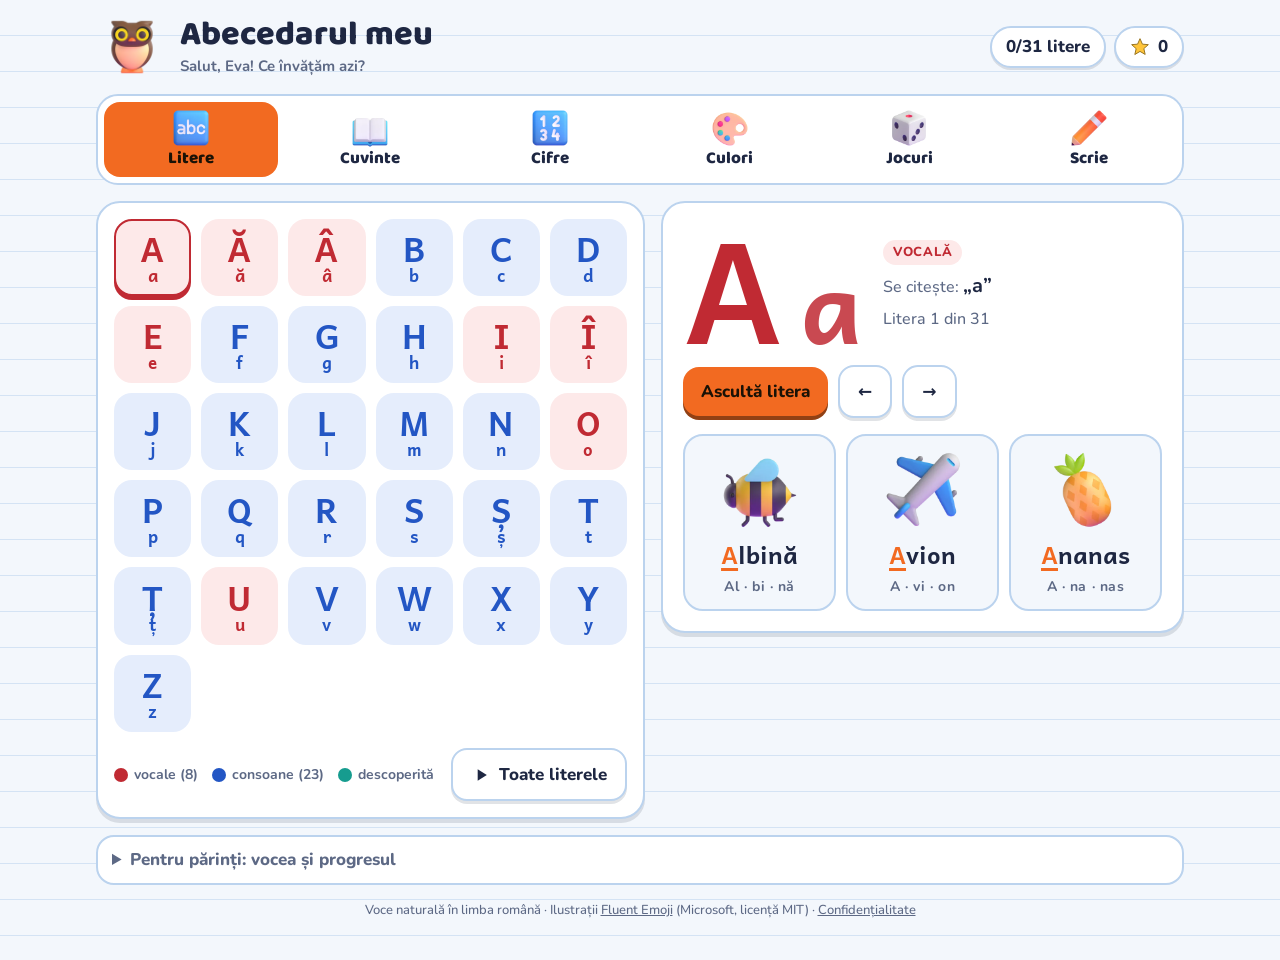
==== commit 69e08a07: "Calitate: nume corecte pentru litere, contrast, fonturi locale, sunete o singură dată - W și Y se au" ====
--- a/index.html
+++ b/index.html
@@ -12,17 +12,16 @@
 <meta name="apple-mobile-web-app-capable" content="yes">
 <meta name="mobile-web-app-capable" content="yes">
 <meta name="apple-mobile-web-app-title" content="Abecedar">
-<link rel="preconnect" href="https://fonts.googleapis.com">
-<link rel="preconnect" href="https://fonts.gstatic.com" crossorigin>
-<link rel="stylesheet" href="https://fonts.googleapis.com/css2?family=Andika:wght@400;700&family=Baloo+2:wght@600;800&family=Nunito:wght@500;700;800&display=swap">
+<link rel="stylesheet" href="fonts/fonts.css">
 <style>
 /* Layout: o pagină de caiet tip I — linii albastre, margine roșie; vocalele roșii și consoanele albastre, ca în abecedarul de școală. */
 :root{
   --paper:#F3F7FC; --card:#FFFFFF; --ink:#1E2742; --muted:#5D6985;
   --line:#BBD3EE; --margin:#E58080;
-  --vowel:#D2333C; --vowel-bg:#FDE9E9; --cons:#2356C4; --cons-bg:#E5EDFC;
-  --accent:#F26A21; --accent-ink:#FFFFFF; --sun:#FFC53A; --sun-bg:#FFF4D6;
+  --vowel:#C02A33; --vowel-bg:#FDE9E9; --cons:#2356C4; --cons-bg:#E5EDFC;
+  --accent:#F26A21; --accent-ink:#1A1206; --sun:#FFC53A; --sun-bg:#FFF4D6;
   --mint:#169C8F; --mint-bg:#DDF4F1; --plum:#8A3FC2; --plum-bg:#F1E6FA;
+  --mint-btn:#0F8378; --mint-btn-ink:#FFFFFF; --mint-ink:#0E7A70;
   --shadow:rgba(30,39,66,.13);
   --f-display:"Baloo 2","Nunito",system-ui,sans-serif;
   --f-body:"Nunito",system-ui,-apple-system,"Segoe UI",sans-serif;
@@ -36,6 +35,7 @@
   --vowel:#FF7E86; --vowel-bg:#3B1F2D; --cons:#86A9FF; --cons-bg:#1D2C54;
   --accent:#FF8A4A; --accent-ink:#1A1206; --sun:#FFD15A; --sun-bg:#3A3220;
   --mint:#3CCBBB; --mint-bg:#163B3D; --plum:#C58BF2; --plum-bg:#2F2148;
+  --mint-btn:#3CCBBB; --mint-btn-ink:#1A1206; --mint-ink:#3CCBBB;
   --shadow:rgba(0,0,0,.45); color-scheme:dark;
 }}
 :root[data-theme="dark"]{
@@ -44,6 +44,7 @@
   --vowel:#FF7E86; --vowel-bg:#3B1F2D; --cons:#86A9FF; --cons-bg:#1D2C54;
   --accent:#FF8A4A; --accent-ink:#1A1206; --sun:#FFD15A; --sun-bg:#3A3220;
   --mint:#3CCBBB; --mint-bg:#163B3D; --plum:#C58BF2; --plum-bg:#2F2148;
+  --mint-btn:#3CCBBB; --mint-btn-ink:#1A1206; --mint-ink:#3CCBBB;
   --shadow:rgba(0,0,0,.45); color-scheme:dark;
 }
 *{box-sizing:border-box}
@@ -98,7 +99,7 @@
   background:var(--accent);color:var(--accent-ink);box-shadow:0 4px 0 color-mix(in srgb,var(--accent) 60%,#000);transition:transform .1s}
 .btn:active{transform:translateY(3px);box-shadow:0 1px 0 color-mix(in srgb,var(--accent) 60%,#000)}
 .btn.ghost{background:var(--card);color:var(--ink);border:2px solid var(--line);box-shadow:0 3px 0 var(--shadow)}
-.btn.mint{background:var(--mint);color:#fff;box-shadow:0 4px 0 color-mix(in srgb,var(--mint) 60%,#000)}
+.btn.mint{background:var(--mint-btn);color:var(--mint-btn-ink);box-shadow:0 4px 0 color-mix(in srgb,var(--mint-btn) 60%,#000)}
 .btn svg{width:20px;height:20px;fill:currentColor}
 
 /* două coloane: grilă + detaliu */
@@ -106,7 +107,7 @@
 .grid{display:grid;grid-template-columns:repeat(auto-fill,minmax(68px,1fr));gap:10px;padding:16px}
 .tile{position:relative;aspect-ratio:1;max-width:100%;border-radius:18px;font-family:var(--f-letter);font-weight:700;font-size:34px;line-height:1;
   display:flex;flex-direction:column;align-items:center;justify-content:center;gap:2px;border:2px solid transparent;transition:transform .12s}
-.tile small{font-size:17px;opacity:.75}
+.tile small{font-size:17px}
 .tile.v{background:var(--vowel-bg);color:var(--vowel)}
 .tile.c{background:var(--cons-bg);color:var(--cons)}
 .tile:active{transform:scale(.93)}
@@ -153,6 +154,17 @@
 .cnt .badge{position:absolute;top:-6px;right:-6px;min-width:28px;height:28px;border-radius:999px;background:var(--accent);color:var(--accent-ink);font-family:var(--f-letter);font-weight:700;font-size:18px;display:grid;place-items:center;padding:0 6px}
 .cnt.done{background:var(--sun-bg)}
 .nword{font-family:var(--f-display);font-weight:800;font-size:34px;line-height:1}
+
+.sum{display:flex;align-items:center;justify-content:center;flex-wrap:wrap;gap:10px;width:100%}
+.grp{display:flex;flex-wrap:wrap;gap:4px;max-width:230px;justify-content:center;padding:8px;border-radius:18px;border:2px dashed var(--line);background:var(--paper)}
+.grp .cnt .pic,.grp .cnt .pic-fb{--s:46px}
+.op{font-family:var(--f-letter);font-size:52px;font-weight:700;line-height:1;color:var(--accent)}
+.eqline{font-family:var(--f-letter);font-size:46px;font-weight:700;letter-spacing:.06em}
+.eqline .qm{color:var(--accent)}
+.addcta{padding:18px;display:flex;align-items:center;gap:16px;flex-wrap:wrap;margin-top:16px}
+.addcta h2{font-family:var(--f-display);font-size:24px;margin:0}
+.addcta .ex{display:flex;align-items:center;gap:6px;font-family:var(--f-letter);font-weight:700;font-size:34px}
+.addcta .ex .pic,.addcta .ex .pic-fb{--s:44px}
 
 /* Culori */
 .cgrid{display:grid;grid-template-columns:repeat(auto-fill,minmax(84px,1fr));gap:12px;padding:16px}
@@ -187,7 +199,7 @@
 .opts{display:grid;grid-template-columns:repeat(4,minmax(0,1fr));gap:12px;width:100%;max-width:560px}
 .opt{aspect-ratio:1;max-width:100%;border-radius:22px;font-family:var(--f-letter);font-weight:700;font-size:clamp(40px,9vw,64px);line-height:1;background:var(--paper);border:3px solid var(--line);box-shadow:0 4px 0 var(--shadow);display:grid;place-items:center;padding:10%}
 .opt .blob{width:100%;height:100%}
-.opt.right{background:var(--mint-bg);border-color:var(--mint);color:var(--mint)}
+.opt.right{background:var(--mint-bg);border-color:var(--mint);color:var(--mint-ink)}
 .opt.wrong{animation:shake .4s;opacity:.35}
 @keyframes shake{20%,60%{transform:translateX(-6px)}40%,80%{transform:translateX(6px)}}
 .streak{display:flex;gap:4px;justify-content:center;min-height:22px}
@@ -237,6 +249,8 @@
   nav{grid-template-columns:repeat(3,1fr)}
 }
 @media (max-width:460px){
+  .sum{flex-direction:column;gap:4px}
+  .op{font-size:44px}
   .opts{gap:8px}
   .q-word{font-size:36px}
   .cnt .pic,.cnt .pic-fb{--s:52px}
@@ -315,6 +329,11 @@
     <div class="split">
       <div class="card"><div class="grid" id="ngrid" style="grid-template-columns:repeat(auto-fill,minmax(76px,1fr))"></div></div>
       <div class="card detail" id="ndetail" aria-live="polite"></div>
+    </div>
+    <div class="card addcta">
+      <div class="ex" aria-hidden="true"><span data-pic="🍎"></span><span data-pic="🍎"></span><span class="op" style="font-size:34px">+</span><span data-pic="🍎"></span><span>=</span><span>3</span></div>
+      <div style="flex:1 1 200px"><h2>Adunare</h2><p class="hint">Numără imaginile din ambele grupe și află cât fac împreună.</p></div>
+      <button class="btn" id="goAdd">Hai să adunăm!</button>
     </div>
   </section>
 
@@ -420,11 +439,11 @@
  ["Â",[["Câine","Câi-ne","🐶"],["Pâine","Pâi-ne","🍞"],["Mână","Mâ-nă","✋"]]],
  ["B",[["Banană","Ba-na-nă","🍌"],["Balon","Ba-lon","🎈"],["Broască","Broas-că","🐸"]]],
  ["C",[["Casă","Ca-să","🏠"],["Cal","Cal","🐴"],["Ceas","Ceas","⏰"]]],
- ["D",[["Delfin","Del-fin","🐬"],["Dinozaur","Di-no-za-ur","🦕"],["Dovleac","Dov-leac","🎃"]]],
+ ["D",[["Delfin","Del-fin","🐬"],["Dinozaur","Di-no-za-ur","🦕"],["Dovleac","Do-vleac","🎃"]]],
  ["E",[["Elefant","E-le-fant","🐘"],["Elicopter","E-li-cop-ter","🚁"],["Ecran","E-cran","🖥️"]]],
  ["F",[["Fluture","Flu-tu-re","🦋"],["Floare","Floa-re","🌸"],["Foc","Foc","🔥"]]],
  ["G",[["Girafă","Gi-ra-fă","🦒"],["Gogoașă","Go-goa-șă","🍩"],["Găină","Gă-i-nă","🐔"]]],
- ["H",[["Hipopotam","Hi-po-po-tam","🦛"],["Hamster","Hams-ter","🐹"],["Hartă","Har-tă","🗺️"]]],
+ ["H",[["Hipopotam","Hi-po-po-tam","🦛"],["Hamster","Ham-ster","🐹"],["Hartă","Har-tă","🗺️"]]],
  ["I",[["Iepure","Ie-pu-re","🐰"],["Inimă","I-ni-mă","❤️"],["Iarbă","Iar-bă","🌿"]]],
  ["Î",[["Înghețată","În-ghe-ța-tă","🍦"],["Împărat","Îm-pă-rat","👑"],["Înger","În-ger","👼"]]],
  ["J",[["Jucărie","Ju-că-ri-e","🧸"],["Jaguar","Ja-gu-ar","🐆"],["Joc","Joc","🎲"]]],
@@ -489,7 +508,8 @@
 const WORDS = DATA.flatMap(([L, ws]) => ws.map(w => ({L, word:w[0], syl:w[1].split("-"), emo:w[2]})));
 const isV = ch => VOW.has(ch.toUpperCase());
 const low = L => L.toLowerCase();
-const nm = L => NAMES[L].split(" ")[0];
+// Short name inside words and sentences ("â" in "câine"); W and Y keep their full name so they are not heard as "dublu" or "i".
+const nm = L => ({W:"dublu ve", Y:"i grec"})[L] || NAMES[L].split(" ")[0];
 const $ = id => document.getElementById(id);
 const rnd = a => a[Math.floor(Math.random()*a.length)];
 const shuffle = a => { a = a.slice(); for (let i=a.length-1;i>0;i--){ const j=Math.floor(Math.random()*(i+1)); [a[i],a[j]]=[a[j],a[i]]; } return a; };
@@ -539,7 +559,13 @@
 let clipData = null, actx = null, curSrc = null;
 const CLIPS = {}, REC = "__rec";
 const norm = t => t.toLowerCase().replace(/[.,!?…]/g,"").replace(/\s+/g," ").trim();
-fetch("audio.json").then(r => r.ok ? r.json() : null).then(d => { if (d) { clipData = d; pickVoice(); } }).catch(() => {});
+// Sunetele: o singură descărcare, păstrată pe dispozitiv. La înregistrări noi se schimbă versiunea (v=) aici și în sw.js.
+const AUDIO_URL = "audio.json?v=6", AUDIO_CACHE = "abecedar-audio-6";
+fetch(AUDIO_URL).then(r => {
+  if (!r.ok) return null;
+  if ("caches" in window && !navigator.serviceWorker?.controller) { const c = r.clone(); caches.open(AUDIO_CACHE).then(x => x.put(AUDIO_URL, c)).catch(() => {}); }
+  return r.json();
+}).then(d => { if (d) { clipData = d; pickVoice(); } }).catch(() => {});
 function ensureCtx(){
   if (!actx) { const AC = window.AudioContext || window.webkitAudioContext; if (!AC) return null; actx = new AC(); }
   if (actx.state === "suspended") actx.resume();
@@ -550,6 +576,8 @@
   const bin = atob(clipData[key]); const arr = new Uint8Array(bin.length);
   for (let i = 0; i < bin.length; i++) arr[i] = bin.charCodeAt(i);
   CLIPS[key] = await new Promise((ok, bad) => actx.decodeAudioData(arr.buffer, ok, bad));
+  // Păstrează doar ultimele 40 de sunete decodate, ca să nu umple memoria telefoanelor mai vechi.
+  const keys = Object.keys(CLIPS); if (keys.length > 40) delete CLIPS[keys[0]];
   return CLIPS[key];
 }
 const useRec = () => !!clipData && voiceSel.value === REC;
@@ -852,15 +880,18 @@
   ["lower","Litera mică","🔡"],
   ["count","Câte sunt?","🔢"],
   ["color","Culori","🎨"],
+  ["add","Adunare","➕"],
   ["memory","Perechi","🃏"],
 ];
 const gameState = {mode:"listen", q:null, locked:false, streak:0};
 $("gtabs").innerHTML = GAMES.map(([m,t,e],i) => `<button class="gchip" data-game="${m}" aria-pressed="${i===0}">${pic(e)}${t}</button>`).join("");
+function selectGame(m){
+  gameState.mode = m; gameState.streak = 0;
+  document.querySelectorAll("[data-game]").forEach(x => x.setAttribute("aria-pressed", x.dataset.game === m));
+}
 $("gtabs").onclick = e => {
   const c = e.target.closest("[data-game]"); if (!c) return;
-  gameState.mode = c.dataset.game; gameState.streak = 0;
-  document.querySelectorAll("[data-game]").forEach(x => x.setAttribute("aria-pressed", x === c));
-  boing(picOf(c));
+  selectGame(c.dataset.game); boing(picOf(c));
   newRound(true);
 };
 const LOOK = {A:"ĂÂ",Ă:"AÂ",Â:"AĂ",I:"ÎL",Î:"I",S:"ȘZ",Ș:"S",T:"ȚF",Ț:"T",B:"DP",D:"BP",P:"BR",M:"NW",N:"M",E:"F",F:"E",O:"Q",Q:"O",C:"G",G:"C",U:"V",V:"UW"};
@@ -883,7 +914,7 @@
     const L = rnd(LETTERS);
     q = {answer:L, opts:options(L, LETTERS), show:letterBtn, title:PH.listen,
          prompt:`<button class="btn" id="gHear">Ascultă din nou</button>`,
-         say:() => speak(nm(L)), intro:() => speak([{t:PH.listen, pause:300}, nm(L)])};
+         say:() => speak(NAMES[L]), intro:() => speak([{t:PH.listen, pause:300}, NAMES[L]])};
   } else if (m === "first"){
     const w = rnd(FIRST_WORDS);
     q = {answer:w.L, opts:options(w.L, LETTERS), show:letterBtn, title:PH.first,
@@ -893,7 +924,7 @@
     const L = rnd(LETTERS);
     q = {answer:L, opts:options(L, LETTERS), show:o => letterBtn(low(o)), title:PH.lower,
          prompt:`<div class="glyph ${isV(L)?"v-col":"c-col"}">${L}</div>`,
-         say:() => speak(nm(L)), intro:() => speak([{t:PH.lower, pause:300}, nm(L)])};
+         say:() => speak(NAMES[L]), intro:() => speak([{t:PH.lower, pause:300}, NAMES[L]])};
   } else if (m === "count"){
     const n = 1 + Math.floor(Math.random()*10), e = rnd(COUNT_PICS);
     const pool = Array.from({length:10}, (_,i) => String(i+1));
@@ -906,6 +937,14 @@
     q = {answer:String(i), opts:idx.map(String), show:o => `<span class="blob" style="--c:${COLORS[+o][1]}"></span>`, title:`${PH.color} ${COLORS[i][0]}?`,
          prompt:`<button class="btn" id="gHear">Ascultă din nou</button>`,
          say:() => speak([PH.color, COLORS[i][0]]), intro:() => speak([PH.color, COLORS[i][0]]), colorName:COLORS[i][0]};
+  } else if (m === "add"){
+    const a = 1 + Math.floor(Math.random()*9), b = 1 + Math.floor(Math.random()*(10-a)), s = a + b, e = rnd(COUNT_PICS);
+    const pool = Array.from({length:10}, (_,i) => String(i+1));
+    const grp = (n, off) => `<div class="grp">${Array.from({length:n}, (_,i) => `<button class="cnt" data-i="${off+i}" aria-label="Numără">${pic(e)}</button>`).join("")}</div>`;
+    const ask = `Cât fac ${NUMS[a][0]} plus ${NUMS[b][0]}?`;
+    q = {answer:String(s), opts:options(String(s), pool, [s-1, s+1].filter(x => x >= 1 && x <= 10).join("")), show:o => o, title:`Cât fac ${a} + ${b}?`,
+         prompt:`<div class="sum" id="gCount">${grp(a,0)}<span class="op">+</span>${grp(b,a)}</div><div class="eqline">${a} + ${b} = <span class="qm" id="gQm">?</span></div>`,
+         say:() => speak(ask), intro:() => speak(ask), sumParts:[NUMS[s][0]]};
   } else {
     return newMemory(intro);
   }
@@ -913,7 +952,7 @@
   $("gQ").textContent = q.title;
   $("gPrompt").innerHTML = q.prompt;
   const hear = $("gHear"); if (hear) hear.onclick = () => { boing(picOf(hear)); q.say(); };
-  if (m === "count") {
+  if (m === "count" || m === "add") {
     let c = 0;
     $("gCount").onclick = e => { const it = e.target.closest(".cnt"); if (!it || it.classList.contains("done")) return;
       c++; it.classList.add("done"); it.insertAdjacentHTML("beforeend", `<span class="badge">${c}</span>`); boing(picOf(it)); speak(NUMS[c][0]); };
@@ -924,7 +963,7 @@
 }
 function renderStreak(){
   const n = gameState.streak % 5;
-  $("gStreak").innerHTML = Array.from({length:5}, (_,i) => `<svg viewBox="0 0 24 24"><path d="M12 2l2.9 6.6 7.1.6-5.4 4.7 1.6 7L12 17.3 5.8 21l1.6-7L2 9.2l7.1-.6z" fill="${i<n?"var(--sun)":"none"}" stroke="var(--line)" stroke-width="1.5"/></svg>`).join("");
+  $("gStreak").innerHTML = Array.from({length:5}, (_,i) => `<svg viewBox="0 0 24 24"><path d="M12 2l2.9 6.6 7.1.6-5.4 4.7 1.6 7L12 17.3 5.8 21l1.6-7L2 9.2l7.1-.6z" fill="${i<n?"var(--sun)":"none"}" stroke="var(--muted)" stroke-width="1.5"/></svg>`).join("");
 }
 function burstIn(host = $("game")){
   if (reduced()) return;
@@ -953,8 +992,9 @@
   if (b.dataset.o === q.answer){
     b.classList.add("right"); boing(b);
     if (q.reveal) $("gPrompt").querySelector(".blank").style.color = "var(--accent)";
+    if (q.sumParts) $("gQm").textContent = q.answer;
     if (LETTERS.includes(q.answer)) markLearned(q.answer);
-    win(q.reveal ? [q.reveal] : q.num ? [NUMS[q.num][0]] : q.colorName ? [q.colorName] : []);
+    win(q.reveal ? [q.reveal] : q.sumParts ? q.sumParts : q.num ? [NUMS[q.num][0]] : q.colorName ? [q.colorName] : []);
   } else {
     gameState.streak = 0; renderStreak();
     b.classList.add("wrong"); b.disabled = true;
@@ -1058,7 +1098,7 @@
   $("tCase").hidden = tSet !== "L";
   drawTrace();
 }
-const sayTrace = () => speak(tSet === "L" ? nm(tList()[ti]) : NUMS[+tList()[ti]][0]);
+const sayTrace = () => speak(tSet === "L" ? NAMES[tList()[ti].toUpperCase()] : NUMS[+tList()[ti]][0]);
 $("tPrev").onclick = () => { setTrace(ti-1); sayTrace(); };
 $("tNext").onclick = () => { setTrace(ti+1); sayTrace(); };
 $("tClear").onclick = () => { strokes = []; drawTrace(); };
@@ -1068,6 +1108,8 @@
 $("tCase").onclick = () => { tLower = !tLower; $("tCase").setAttribute("aria-pressed", tLower); setTrace(ti); };
 addEventListener("resize", () => { if (!$("v-scrie").hidden) sizeCanvas(); });
 matchMedia("(prefers-color-scheme: dark)").addEventListener?.("change", drawTrace);
+
+$("goAdd").onclick = () => { selectGame("add"); location.hash = "jocuri"; };
 
 /* ---------- start ---------- */
 hydratePics();
--- a/fonts/fonts.css
+++ b/fonts/fonts.css
@@ -0,0 +1,113 @@
+/* Fonturi găzduite local (Andika, Baloo 2, Nunito; SIL Open Font License 1.1), doar seturile latin și latin-ext, ca aplicația să nu trimită date la Google și să meargă fără internet. */
+@font-face {
+  font-family: 'Andika';
+  font-style: normal;
+  font-weight: 400;
+  font-display: swap;
+  src: url(andika-latin-ext-a6faf8.woff2) format('woff2');
+  unicode-range: U+0100-02BA, U+02BD-02C5, U+02C7-02CC, U+02CE-02D7, U+02DD-02FF, U+0304, U+0308, U+0329, U+1D00-1DBF, U+1E00-1E9F, U+1EF2-1EFF, U+2020, U+20A0-20AB, U+20AD-20C4, U+2113, U+2C60-2C7F, U+A720-A7FF;
+}
+@font-face {
+  font-family: 'Andika';
+  font-style: normal;
+  font-weight: 400;
+  font-display: swap;
+  src: url(andika-latin-737b60.woff2) format('woff2');
+  unicode-range: U+0000-00FF, U+0131, U+0152-0153, U+02BB-02BC, U+02C6, U+02DA, U+02DC, U+0304, U+0308, U+0329, U+2000-206F, U+20AC, U+2122, U+2191, U+2193, U+2212, U+2215, U+FEFF, U+FFFD;
+}
+@font-face {
+  font-family: 'Andika';
+  font-style: normal;
+  font-weight: 700;
+  font-display: swap;
+  src: url(andika-latin-ext-72626a.woff2) format('woff2');
+  unicode-range: U+0100-02BA, U+02BD-02C5, U+02C7-02CC, U+02CE-02D7, U+02DD-02FF, U+0304, U+0308, U+0329, U+1D00-1DBF, U+1E00-1E9F, U+1EF2-1EFF, U+2020, U+20A0-20AB, U+20AD-20C4, U+2113, U+2C60-2C7F, U+A720-A7FF;
+}
+@font-face {
+  font-family: 'Andika';
+  font-style: normal;
+  font-weight: 700;
+  font-display: swap;
+  src: url(andika-latin-fdbf6a.woff2) format('woff2');
+  unicode-range: U+0000-00FF, U+0131, U+0152-0153, U+02BB-02BC, U+02C6, U+02DA, U+02DC, U+0304, U+0308, U+0329, U+2000-206F, U+20AC, U+2122, U+2191, U+2193, U+2212, U+2215, U+FEFF, U+FFFD;
+}
+@font-face {
+  font-family: 'Baloo 2';
+  font-style: normal;
+  font-weight: 600;
+  font-display: swap;
+  src: url(baloo2-latin-ext-503e7e.woff2) format('woff2');
+  unicode-range: U+0100-02BA, U+02BD-02C5, U+02C7-02CC, U+02CE-02D7, U+02DD-02FF, U+0304, U+0308, U+0329, U+1D00-1DBF, U+1E00-1E9F, U+1EF2-1EFF, U+2020, U+20A0-20AB, U+20AD-20C4, U+2113, U+2C60-2C7F, U+A720-A7FF;
+}
+@font-face {
+  font-family: 'Baloo 2';
+  font-style: normal;
+  font-weight: 600;
+  font-display: swap;
+  src: url(baloo2-latin-f5fe33.woff2) format('woff2');
+  unicode-range: U+0000-00FF, U+0131, U+0152-0153, U+02BB-02BC, U+02C6, U+02DA, U+02DC, U+0304, U+0308, U+0329, U+2000-206F, U+20AC, U+2122, U+2191, U+2193, U+2212, U+2215, U+FEFF, U+FFFD;
+}
+@font-face {
+  font-family: 'Baloo 2';
+  font-style: normal;
+  font-weight: 800;
+  font-display: swap;
+  src: url(baloo2-latin-ext-503e7e.woff2) format('woff2');
+  unicode-range: U+0100-02BA, U+02BD-02C5, U+02C7-02CC, U+02CE-02D7, U+02DD-02FF, U+0304, U+0308, U+0329, U+1D00-1DBF, U+1E00-1E9F, U+1EF2-1EFF, U+2020, U+20A0-20AB, U+20AD-20C4, U+2113, U+2C60-2C7F, U+A720-A7FF;
+}
+@font-face {
+  font-family: 'Baloo 2';
+  font-style: normal;
+  font-weight: 800;
+  font-display: swap;
+  src: url(baloo2-latin-f5fe33.woff2) format('woff2');
+  unicode-range: U+0000-00FF, U+0131, U+0152-0153, U+02BB-02BC, U+02C6, U+02DA, U+02DC, U+0304, U+0308, U+0329, U+2000-206F, U+20AC, U+2122, U+2191, U+2193, U+2212, U+2215, U+FEFF, U+FFFD;
+}
+@font-face {
+  font-family: 'Nunito';
+  font-style: normal;
+  font-weight: 500;
+  font-display: swap;
+  src: url(nunito-latin-ext-9abf3b.woff2) format('woff2');
+  unicode-range: U+0100-02BA, U+02BD-02C5, U+02C7-02CC, U+02CE-02D7, U+02DD-02FF, U+0304, U+0308, U+0329, U+1D00-1DBF, U+1E00-1E9F, U+1EF2-1EFF, U+2020, U+20A0-20AB, U+20AD-20C4, U+2113, U+2C60-2C7F, U+A720-A7FF;
+}
+@font-face {
+  font-family: 'Nunito';
+  font-style: normal;
+  font-weight: 500;
+  font-display: swap;
+  src: url(nunito-latin-ff573f.woff2) format('woff2');
+  unicode-range: U+0000-00FF, U+0131, U+0152-0153, U+02BB-02BC, U+02C6, U+02DA, U+02DC, U+0304, U+0308, U+0329, U+2000-206F, U+20AC, U+2122, U+2191, U+2193, U+2212, U+2215, U+FEFF, U+FFFD;
+}
+@font-face {
+  font-family: 'Nunito';
+  font-style: normal;
+  font-weight: 700;
+  font-display: swap;
+  src: url(nunito-latin-ext-9abf3b.woff2) format('woff2');
+  unicode-range: U+0100-02BA, U+02BD-02C5, U+02C7-02CC, U+02CE-02D7, U+02DD-02FF, U+0304, U+0308, U+0329, U+1D00-1DBF, U+1E00-1E9F, U+1EF2-1EFF, U+2020, U+20A0-20AB, U+20AD-20C4, U+2113, U+2C60-2C7F, U+A720-A7FF;
+}
+@font-face {
+  font-family: 'Nunito';
+  font-style: normal;
+  font-weight: 700;
+  font-display: swap;
+  src: url(nunito-latin-ff573f.woff2) format('woff2');
+  unicode-range: U+0000-00FF, U+0131, U+0152-0153, U+02BB-02BC, U+02C6, U+02DA, U+02DC, U+0304, U+0308, U+0329, U+2000-206F, U+20AC, U+2122, U+2191, U+2193, U+2212, U+2215, U+FEFF, U+FFFD;
+}
+@font-face {
+  font-family: 'Nunito';
+  font-style: normal;
+  font-weight: 800;
+  font-display: swap;
+  src: url(nunito-latin-ext-9abf3b.woff2) format('woff2');
+  unicode-range: U+0100-02BA, U+02BD-02C5, U+02C7-02CC, U+02CE-02D7, U+02DD-02FF, U+0304, U+0308, U+0329, U+1D00-1DBF, U+1E00-1E9F, U+1EF2-1EFF, U+2020, U+20A0-20AB, U+20AD-20C4, U+2113, U+2C60-2C7F, U+A720-A7FF;
+}
+@font-face {
+  font-family: 'Nunito';
+  font-style: normal;
+  font-weight: 800;
+  font-display: swap;
+  src: url(nunito-latin-ff573f.woff2) format('woff2');
+  unicode-range: U+0000-00FF, U+0131, U+0152-0153, U+02BB-02BC, U+02C6, U+02DA, U+02DC, U+0304, U+0308, U+0329, U+2000-206F, U+20AC, U+2122, U+2191, U+2193, U+2212, U+2215, U+FEFF, U+FFFD;
+}
